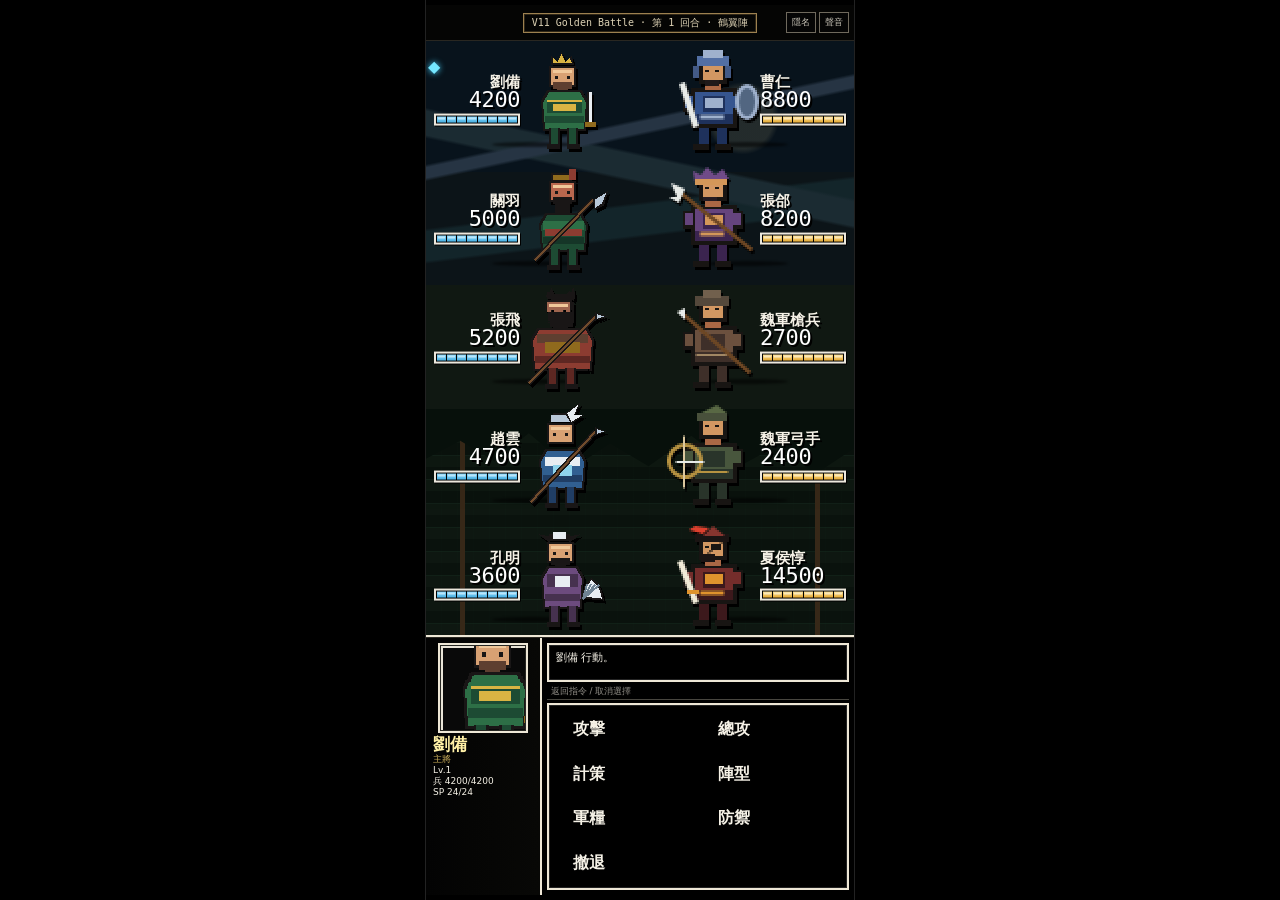
==== golden-v11.html @ 6cd4bf24 "Bump V11 Golden Battle test to 11.1" ====
<!doctype html><html lang="zh-Hant"><head><meta charset="utf-8"><meta name="viewport" content="width=device-width,initial-scale=1,viewport-fit=cover,user-scalable=no"><meta name="theme-color" content="#000000"><title>V11.1 Golden Battle</title><link rel="stylesheet" href="styles/v110.css?v=11.1"></head><body>
<section id="battle" class="v11-golden" tabindex="0"><div class="v11-topline"><div id="battleRound" class="battle-label"></div><div class="v11-tools"><button id="identityV11" aria-label="隱藏名字測試辨識度">隱名</button><button id="soundV11" aria-label="啟用聲音">聲音</button></div></div><div class="battle-stage"><div id="allyList" class="battle-side allies"></div><div id="enemyList" class="battle-side enemies"></div></div><div class="battle-panel"><aside class="actor-panel"><div id="portrait" class="v11-portrait" role="img" aria-label="武將肖像"></div><div id="actorStats" class="stats"></div></aside><section class="commands"><div id="battleMsg" class="battle-msg"></div><button id="battleBack">返回指令 / 取消選擇</button><div id="skills" class="skills"></div><div id="cmds" class="cmd-grid"><button data-cmd="attack">攻擊</button><button data-cmd="rush">總攻</button><button data-cmd="tactic">計策</button><button data-cmd="formation">陣型</button><button data-cmd="item">軍糧</button><button data-cmd="defend">防禦</button><button data-cmd="flee">撤退</button></div></section></div></section>
<script type="module" src="src/v11/goldenBattleV11.js?v=11.1"></script></body></html>
---- styles/v110.css ----
:root{--paper:#f5f1e6;--blue:#69cdf8;--blue2:#2f8ebe;--gold:#ffd56a;--gold2:#c98a22;--line:#eee7d6;--bronze:#9d8150}
*{box-sizing:border-box}html,body{margin:0;width:100%;height:100%;background:#000;color:var(--paper);overflow:hidden;font-family:"PingFang TC","Noto Sans TC",system-ui,sans-serif}button{font:inherit;color:inherit}
#battle.v11-golden{position:fixed;inset:0;background:#000;display:grid;grid-template-rows:36px minmax(0,1fr) 29%;padding-top:max(env(safe-area-inset-top),5px);padding-bottom:max(env(safe-area-inset-bottom),5px);overflow:hidden}
.v11-topline{display:flex;align-items:center;justify-content:center;position:relative;border-bottom:1px solid #292721;background:#050504}.battle-label{max-width:66%;border:1px solid var(--bronze);padding:3px 8px;color:#ddd2b5;font:500 10px/1.2 ui-monospace,monospace;white-space:nowrap;overflow:hidden;text-overflow:ellipsis;box-shadow:inset 0 0 0 1px #302717}.v11-tools{position:absolute;right:5px;display:flex;gap:3px}.v11-tools button{border:1px solid #6f695d;background:#050505;color:#c8c3b7;padding:3px 5px;border-radius:0;font-size:9px}
.battle-stage{position:relative;overflow:hidden;border-bottom:2px solid var(--line);background:#020303;box-shadow:inset 0 -18px 30px #0008}
.battle-stage:before{content:"";position:absolute;inset:0;pointer-events:none;background:
radial-gradient(circle at 74% 13%,#d6c99222 0 5%,transparent 6%),
linear-gradient(168deg,transparent 0 18%,#263443 18.5% 20%,transparent 20.5%),
linear-gradient(192deg,transparent 0 23%,#1b2b32 23.5% 27%,transparent 27.5%),
linear-gradient(173deg,transparent 0 29%,#13252a 29.5% 34%,transparent 34.5%),
linear-gradient(#08131c 0 22%,#0c1418 22% 41%,#101812 41% 62%,#07100b 62% 100%)}
.battle-stage:after{content:"";position:absolute;left:0;right:0;bottom:0;height:43%;pointer-events:none;opacity:.78;background:
linear-gradient(90deg,transparent 0 8%,#452f1c 8% 9%,transparent 9% 91%,#452f1c 91% 92%,transparent 92%),
repeating-linear-gradient(90deg,transparent 0 15px,#1d34270d 15px 16px),
repeating-linear-gradient(0deg,#101a13 0 11px,#15251b 11px 12px,#0b130e 12px 24px);clip-path:polygon(0 31%,8% 24%,16% 32%,24% 21%,34% 35%,43% 25%,52% 34%,62% 22%,72% 35%,82% 26%,91% 37%,100% 27%,100% 100%,0 100%)}
.battle-side{position:absolute;top:0;bottom:0;width:50%;display:grid;grid-template-rows:repeat(5,1fr);z-index:2}.allies{left:0}.enemies{right:0}.v11-unit{position:relative;min-height:0;overflow:visible}.v11-unit:after{content:"";position:absolute;left:31%;right:31%;bottom:11%;height:5px;border-radius:50%;background:#0008;filter:blur(1px);z-index:1}.v11-info{position:absolute;top:50%;transform:translateY(-50%);display:flex;flex-direction:column;gap:0;z-index:5;text-shadow:2px 2px #000}.ally .v11-info{left:4px;width:90px;align-items:flex-end;text-align:right}.enemy .v11-info{right:4px;width:90px;align-items:flex-start;text-align:left}.v11-info strong{font-size:15px;line-height:1;font-weight:900;white-space:nowrap}.v11-info small{font:400 22px/.95 ui-monospace,monospace;color:#fff;letter-spacing:-.02em}.identity-test .v11-info strong,.identity-test .actor-panel .stats b{visibility:hidden}
.v11-troopbar{width:86px;height:12px;border:2px solid #ece8dd;background:#030303;padding:1px;display:grid;grid-template-columns:repeat(8,1fr);gap:1px;margin-top:3px;box-shadow:1px 1px #000}.v11-troopbar i{display:block;background:#191919}.v11-troopbar i.on{position:relative}.v11-troopbar i.on:after{content:"";position:absolute;left:1px;right:1px;top:1px;height:2px;background:#ffffff80}.allybar i.on{background:linear-gradient(#8bdbff,#49afe0)}.enemybar i.on{background:linear-gradient(#ffe393,#e3a834)}
.v11-sprite-window{position:absolute;top:50%;transform:translateY(-50%);overflow:hidden;z-index:3;filter:drop-shadow(2px 3px 0 #000)}.hero-window,.enemy-window{width:96px;height:112px}.ally .hero-window{left:91px}.enemy .enemy-window{right:91px}.v11-sprite{background-repeat:no-repeat;background-position:center;background-size:contain;image-rendering:pixelated;image-rendering:crisp-edges}.hero-sprite,.enemy-sprite{width:96px;height:112px}.mirror{transform:scaleX(-1)}.v11-unit.active:before{content:'◆';position:absolute;left:2px;top:50%;transform:translateY(-43px);color:#74e7ff;z-index:6;text-shadow:0 0 6px #4ad5ff}.v11-unit.target{background:#ffffff06}.v11-unit.target .v11-info strong:before{content:'▶ ';animation:blink .55s steps(1) infinite}.v11-unit.dead{opacity:.32;filter:grayscale(1)}@keyframes blink{50%{opacity:.18}}
.battle-panel{display:grid;grid-template-columns:27% 73%;background:#000;min-height:0;border-top:1px solid #2b2923}.actor-panel{border-right:2px solid var(--line);padding:5px 4px;display:flex;flex-direction:column;align-items:center;gap:3px;overflow:hidden;background:linear-gradient(90deg,#030303,#080806)}.v11-portrait{width:90px;height:90px;border:2px solid var(--line);background:#030303 no-repeat center;image-rendering:pixelated;flex:0 0 auto;box-shadow:inset 0 0 0 1px #272722}.stats{width:100%;display:flex;flex-direction:column;gap:1px;font-size:9px;line-height:1.12;padding-left:3px}.stats b{font-size:17px;color:#fff0a6;line-height:1}.stats em{font-style:normal;color:#d2b45d}.stats span{white-space:nowrap}
.commands{display:grid;grid-template-rows:39px 15px 1fr;gap:3px;padding:5px;min-height:0}.battle-msg{border:2px solid var(--line);padding:5px 7px;font-size:11px;overflow:hidden;background:#000;box-shadow:inset 0 0 0 1px #242424}.commands #battleBack{border:0;border-bottom:1px solid #48463f;background:#000;color:#918e87;text-align:left;padding:0 4px;font-size:9px}.cmd-grid,.skills{border:2px solid var(--line);display:grid;grid-template-columns:1fr 1fr;grid-auto-rows:1fr;padding:2px 4px;background:#000;min-height:0;box-shadow:inset 0 0 0 1px #242424}.skills:not(.open),.cmd-grid.hidden{display:none}.cmd-grid button,.skills button{position:relative;border:0;background:#000;text-align:left;padding:2px 2px 2px 20px;font-size:16px;font-weight:850;border-radius:0}.cmd-grid button:focus:before,.cmd-grid button:hover:before,.skills button:focus:before{content:'▶';position:absolute;left:4px;top:50%;transform:translateY(-50%)}.skills button strong{font-size:14px}.skills button small{display:block;color:#aaa;font-size:8px}.cmd-grid button:active,.skills button:active{background:#11100e}
.combat-fx{position:absolute;z-index:20;font:900 18px/1 ui-monospace,monospace;color:#fff;text-shadow:2px 2px #000;pointer-events:none;animation:fx .5s steps(5) forwards}@keyframes fx{0%{transform:translateY(4px);opacity:0}18%{opacity:1}100%{transform:translateY(-24px);opacity:0}}.impact .v11-sprite-window{animation:hit .12s steps(2) 2}@keyframes hit{50%{filter:brightness(2) drop-shadow(2px 3px 0 #000);transform:translate(5px,-50%)}}
@media(max-width:365px){.hero-window,.enemy-window,.hero-sprite,.enemy-sprite{transform:scale(.9);transform-origin:center}.ally .hero-window{left:84px}.enemy .enemy-window{right:84px}.v11-info strong{font-size:14px}.v11-info small{font-size:20px}.v11-troopbar{width:80px}.v11-portrait{width:75px;height:75px;background-size:375px 75px!important}.stats{font-size:8px}.stats b{font-size:15px}.battle-panel{grid-template-columns:27% 73%}}
@media(min-width:600px){#battle.v11-golden{left:50%;right:auto;width:430px;transform:translateX(-50%);border-left:1px solid #222;border-right:1px solid #222}}
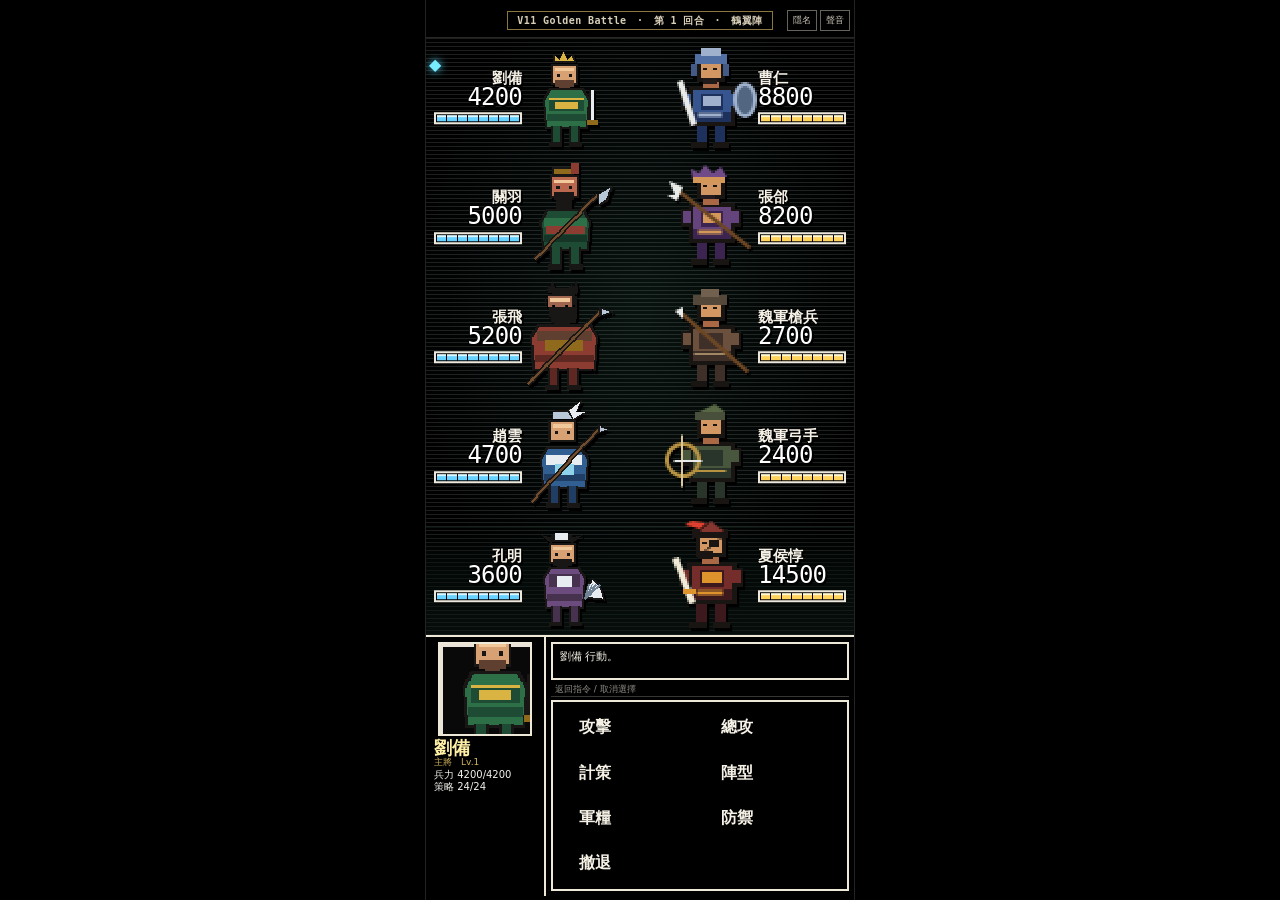
==== commit 870b8257: "Bump Golden Battle to V11.2" ====
--- a/golden-v11.html
+++ b/golden-v11.html
@@ -1,3 +1,3 @@
-<!doctype html><html lang="zh-Hant"><head><meta charset="utf-8"><meta name="viewport" content="width=device-width,initial-scale=1,viewport-fit=cover,user-scalable=no"><meta name="theme-color" content="#000000"><title>V11.1 Golden Battle</title><link rel="stylesheet" href="styles/v110.css?v=11.1"></head><body>
+<!doctype html><html lang="zh-Hant"><head><meta charset="utf-8"><meta name="viewport" content="width=device-width,initial-scale=1,viewport-fit=cover,user-scalable=no"><meta name="theme-color" content="#000000"><title>V11.2 Golden Battle</title><link rel="stylesheet" href="styles/v110.css?v=11.2"></head><body>
 <section id="battle" class="v11-golden" tabindex="0"><div class="v11-topline"><div id="battleRound" class="battle-label"></div><div class="v11-tools"><button id="identityV11" aria-label="隱藏名字測試辨識度">隱名</button><button id="soundV11" aria-label="啟用聲音">聲音</button></div></div><div class="battle-stage"><div id="allyList" class="battle-side allies"></div><div id="enemyList" class="battle-side enemies"></div></div><div class="battle-panel"><aside class="actor-panel"><div id="portrait" class="v11-portrait" role="img" aria-label="武將肖像"></div><div id="actorStats" class="stats"></div></aside><section class="commands"><div id="battleMsg" class="battle-msg"></div><button id="battleBack">返回指令 / 取消選擇</button><div id="skills" class="skills"></div><div id="cmds" class="cmd-grid"><button data-cmd="attack">攻擊</button><button data-cmd="rush">總攻</button><button data-cmd="tactic">計策</button><button data-cmd="formation">陣型</button><button data-cmd="item">軍糧</button><button data-cmd="defend">防禦</button><button data-cmd="flee">撤退</button></div></section></div></section>
-<script type="module" src="src/v11/goldenBattleV11.js?v=11.1"></script></body></html>
+<script type="module" src="src/v11/goldenBattleV11.js?v=11.2"></script></body></html>
--- a/styles/v110.css
+++ b/styles/v110.css
@@ -1,23 +1,15 @@
-:root{--paper:#f5f1e6;--blue:#69cdf8;--blue2:#2f8ebe;--gold:#ffd56a;--gold2:#c98a22;--line:#eee7d6;--bronze:#9d8150}
-*{box-sizing:border-box}html,body{margin:0;width:100%;height:100%;background:#000;color:var(--paper);overflow:hidden;font-family:"PingFang TC","Noto Sans TC",system-ui,sans-serif}button{font:inherit;color:inherit}
-#battle.v11-golden{position:fixed;inset:0;background:#000;display:grid;grid-template-rows:36px minmax(0,1fr) 29%;padding-top:max(env(safe-area-inset-top),5px);padding-bottom:max(env(safe-area-inset-bottom),5px);overflow:hidden}
-.v11-topline{display:flex;align-items:center;justify-content:center;position:relative;border-bottom:1px solid #292721;background:#050504}.battle-label{max-width:66%;border:1px solid var(--bronze);padding:3px 8px;color:#ddd2b5;font:500 10px/1.2 ui-monospace,monospace;white-space:nowrap;overflow:hidden;text-overflow:ellipsis;box-shadow:inset 0 0 0 1px #302717}.v11-tools{position:absolute;right:5px;display:flex;gap:3px}.v11-tools button{border:1px solid #6f695d;background:#050505;color:#c8c3b7;padding:3px 5px;border-radius:0;font-size:9px}
-.battle-stage{position:relative;overflow:hidden;border-bottom:2px solid var(--line);background:#020303;box-shadow:inset 0 -18px 30px #0008}
-.battle-stage:before{content:"";position:absolute;inset:0;pointer-events:none;background:
-radial-gradient(circle at 74% 13%,#d6c99222 0 5%,transparent 6%),
-linear-gradient(168deg,transparent 0 18%,#263443 18.5% 20%,transparent 20.5%),
-linear-gradient(192deg,transparent 0 23%,#1b2b32 23.5% 27%,transparent 27.5%),
-linear-gradient(173deg,transparent 0 29%,#13252a 29.5% 34%,transparent 34.5%),
-linear-gradient(#08131c 0 22%,#0c1418 22% 41%,#101812 41% 62%,#07100b 62% 100%)}
-.battle-stage:after{content:"";position:absolute;left:0;right:0;bottom:0;height:43%;pointer-events:none;opacity:.78;background:
-linear-gradient(90deg,transparent 0 8%,#452f1c 8% 9%,transparent 9% 91%,#452f1c 91% 92%,transparent 92%),
-repeating-linear-gradient(90deg,transparent 0 15px,#1d34270d 15px 16px),
-repeating-linear-gradient(0deg,#101a13 0 11px,#15251b 11px 12px,#0b130e 12px 24px);clip-path:polygon(0 31%,8% 24%,16% 32%,24% 21%,34% 35%,43% 25%,52% 34%,62% 22%,72% 35%,82% 26%,91% 37%,100% 27%,100% 100%,0 100%)}
-.battle-side{position:absolute;top:0;bottom:0;width:50%;display:grid;grid-template-rows:repeat(5,1fr);z-index:2}.allies{left:0}.enemies{right:0}.v11-unit{position:relative;min-height:0;overflow:visible}.v11-unit:after{content:"";position:absolute;left:31%;right:31%;bottom:11%;height:5px;border-radius:50%;background:#0008;filter:blur(1px);z-index:1}.v11-info{position:absolute;top:50%;transform:translateY(-50%);display:flex;flex-direction:column;gap:0;z-index:5;text-shadow:2px 2px #000}.ally .v11-info{left:4px;width:90px;align-items:flex-end;text-align:right}.enemy .v11-info{right:4px;width:90px;align-items:flex-start;text-align:left}.v11-info strong{font-size:15px;line-height:1;font-weight:900;white-space:nowrap}.v11-info small{font:400 22px/.95 ui-monospace,monospace;color:#fff;letter-spacing:-.02em}.identity-test .v11-info strong,.identity-test .actor-panel .stats b{visibility:hidden}
-.v11-troopbar{width:86px;height:12px;border:2px solid #ece8dd;background:#030303;padding:1px;display:grid;grid-template-columns:repeat(8,1fr);gap:1px;margin-top:3px;box-shadow:1px 1px #000}.v11-troopbar i{display:block;background:#191919}.v11-troopbar i.on{position:relative}.v11-troopbar i.on:after{content:"";position:absolute;left:1px;right:1px;top:1px;height:2px;background:#ffffff80}.allybar i.on{background:linear-gradient(#8bdbff,#49afe0)}.enemybar i.on{background:linear-gradient(#ffe393,#e3a834)}
-.v11-sprite-window{position:absolute;top:50%;transform:translateY(-50%);overflow:hidden;z-index:3;filter:drop-shadow(2px 3px 0 #000)}.hero-window,.enemy-window{width:96px;height:112px}.ally .hero-window{left:91px}.enemy .enemy-window{right:91px}.v11-sprite{background-repeat:no-repeat;background-position:center;background-size:contain;image-rendering:pixelated;image-rendering:crisp-edges}.hero-sprite,.enemy-sprite{width:96px;height:112px}.mirror{transform:scaleX(-1)}.v11-unit.active:before{content:'◆';position:absolute;left:2px;top:50%;transform:translateY(-43px);color:#74e7ff;z-index:6;text-shadow:0 0 6px #4ad5ff}.v11-unit.target{background:#ffffff06}.v11-unit.target .v11-info strong:before{content:'▶ ';animation:blink .55s steps(1) infinite}.v11-unit.dead{opacity:.32;filter:grayscale(1)}@keyframes blink{50%{opacity:.18}}
-.battle-panel{display:grid;grid-template-columns:27% 73%;background:#000;min-height:0;border-top:1px solid #2b2923}.actor-panel{border-right:2px solid var(--line);padding:5px 4px;display:flex;flex-direction:column;align-items:center;gap:3px;overflow:hidden;background:linear-gradient(90deg,#030303,#080806)}.v11-portrait{width:90px;height:90px;border:2px solid var(--line);background:#030303 no-repeat center;image-rendering:pixelated;flex:0 0 auto;box-shadow:inset 0 0 0 1px #272722}.stats{width:100%;display:flex;flex-direction:column;gap:1px;font-size:9px;line-height:1.12;padding-left:3px}.stats b{font-size:17px;color:#fff0a6;line-height:1}.stats em{font-style:normal;color:#d2b45d}.stats span{white-space:nowrap}
-.commands{display:grid;grid-template-rows:39px 15px 1fr;gap:3px;padding:5px;min-height:0}.battle-msg{border:2px solid var(--line);padding:5px 7px;font-size:11px;overflow:hidden;background:#000;box-shadow:inset 0 0 0 1px #242424}.commands #battleBack{border:0;border-bottom:1px solid #48463f;background:#000;color:#918e87;text-align:left;padding:0 4px;font-size:9px}.cmd-grid,.skills{border:2px solid var(--line);display:grid;grid-template-columns:1fr 1fr;grid-auto-rows:1fr;padding:2px 4px;background:#000;min-height:0;box-shadow:inset 0 0 0 1px #242424}.skills:not(.open),.cmd-grid.hidden{display:none}.cmd-grid button,.skills button{position:relative;border:0;background:#000;text-align:left;padding:2px 2px 2px 20px;font-size:16px;font-weight:850;border-radius:0}.cmd-grid button:focus:before,.cmd-grid button:hover:before,.skills button:focus:before{content:'▶';position:absolute;left:4px;top:50%;transform:translateY(-50%)}.skills button strong{font-size:14px}.skills button small{display:block;color:#aaa;font-size:8px}.cmd-grid button:active,.skills button:active{background:#11100e}
-.combat-fx{position:absolute;z-index:20;font:900 18px/1 ui-monospace,monospace;color:#fff;text-shadow:2px 2px #000;pointer-events:none;animation:fx .5s steps(5) forwards}@keyframes fx{0%{transform:translateY(4px);opacity:0}18%{opacity:1}100%{transform:translateY(-24px);opacity:0}}.impact .v11-sprite-window{animation:hit .12s steps(2) 2}@keyframes hit{50%{filter:brightness(2) drop-shadow(2px 3px 0 #000);transform:translate(5px,-50%)}}
-@media(max-width:365px){.hero-window,.enemy-window,.hero-sprite,.enemy-sprite{transform:scale(.9);transform-origin:center}.ally .hero-window{left:84px}.enemy .enemy-window{right:84px}.v11-info strong{font-size:14px}.v11-info small{font-size:20px}.v11-troopbar{width:80px}.v11-portrait{width:75px;height:75px;background-size:375px 75px!important}.stats{font-size:8px}.stats b{font-size:15px}.battle-panel{grid-template-columns:27% 73%}}
+:root{--paper:#f5f1e6;--blue:#67d1ff;--gold:#ffd35c;--line:#eee8d9;--dim:#8d8a83}
+*{box-sizing:border-box}html,body{margin:0;width:100%;height:100%;background:#000;color:var(--paper);overflow:hidden;font-family:"PingFang TC","Noto Sans TC",system-ui,sans-serif}button{font:inherit;color:inherit;-webkit-tap-highlight-color:transparent}
+#battle.v11-golden{position:fixed;inset:0;background:#000;display:grid;grid-template-rows:34px minmax(0,1fr) 29%;padding-top:max(env(safe-area-inset-top),4px);padding-bottom:max(env(safe-area-inset-bottom),4px);overflow:hidden}
+.v11-topline{display:flex;align-items:center;justify-content:center;position:relative;border-bottom:1px solid #292824;background:#000;z-index:12}.battle-label{max-width:72%;border:1px solid #8c7742;padding:3px 9px;color:#d8cfb8;font:600 10px/1.15 ui-monospace,monospace;letter-spacing:.4px;white-space:nowrap;overflow:hidden;text-overflow:ellipsis}.v11-tools{position:absolute;right:4px;display:flex;gap:3px}.v11-tools button{border:1px solid #66635d;background:#000;color:#c9c4b8;padding:3px 5px;border-radius:0;font-size:9px}
+.battle-stage{position:relative;overflow:hidden;border-bottom:2px solid var(--line);background:radial-gradient(ellipse at 50% 46%,#08130f 0,#030807 42%,#000 76%)}.battle-stage:before{content:"";position:absolute;inset:0;opacity:.12;background:repeating-linear-gradient(0deg,#fff 0 1px,transparent 1px 4px);pointer-events:none;z-index:1}.battle-stage:after{content:"";position:absolute;left:0;right:0;bottom:0;height:18%;background:linear-gradient(transparent,#06100d 35%,#0c1813);opacity:.55;border-top:1px solid #13251d;pointer-events:none;z-index:1}
+.battle-side{position:absolute;top:0;bottom:0;width:50%;display:grid;grid-template-rows:repeat(5,1fr);z-index:2}.allies{left:0}.enemies{right:0}.v11-unit{position:relative;min-height:0;overflow:visible}.v11-info{position:absolute;top:50%;transform:translateY(-50%);display:flex;flex-direction:column;gap:0;z-index:5;text-shadow:2px 2px #000,-1px 0 #000,0 -1px #000}.ally .v11-info{left:5px;width:91px;align-items:flex-end;text-align:right}.enemy .v11-info{right:5px;width:91px;align-items:flex-start;text-align:left}.v11-info strong{font-size:15px;line-height:1;font-weight:900;white-space:nowrap}.v11-info small{font:500 24px/.98 ui-monospace,monospace;color:#fff;letter-spacing:-.8px}.identity-test .v11-info strong,.identity-test .actor-panel .stats b{visibility:hidden}
+.v11-troopbar{width:88px;height:12px;border:2px solid #ece8dd;background:#020202;padding:1px;display:grid;grid-template-columns:repeat(8,1fr);gap:1px;margin-top:3px;box-shadow:0 1px #000}.v11-troopbar i{display:block;background:#151515}.v11-troopbar i.on{box-shadow:inset 0 2px #ffffff82}.allybar i.on{background:linear-gradient(#b8efff 0 24%,var(--blue) 25% 100%)}.enemybar i.on{background:linear-gradient(#fff0a5 0 24%,var(--gold) 25% 100%)}
+.v11-sprite-window{position:absolute;top:50%;transform:translateY(-50%);overflow:hidden;z-index:4;filter:drop-shadow(2px 3px 0 #000);transform-origin:50% 70%}.hero-window{width:96px;height:112px}.enemy-window{width:96px;height:112px}.ally .hero-window{left:93px}.enemy .enemy-window{right:93px}.v11-sprite{background-repeat:no-repeat;image-rendering:pixelated;image-rendering:crisp-edges}.hero-sprite{width:96px;height:112px}.enemy-sprite{width:96px;height:112px;background-size:96px 112px!important}.mirror{transform:scaleX(-1)}
+.char-guanyu .v11-sprite-window{transform:translateY(-50%) scale(1.06)}.char-zhangfei .v11-sprite-window{transform:translateY(-50%) scale(1.08)}.char-zhaoyun .v11-sprite-window{transform:translateY(-50%) scale(1.03)}.char-kongming .v11-sprite-window{transform:translateY(-50%) scale(.98)}.char-xiahoudun .v11-sprite-window{transform:translateY(-50%) scale(1.07)}
+.v11-unit.active:before{content:'◆';position:absolute;left:3px;top:50%;transform:translateY(-43px);color:#78ecff;z-index:7;text-shadow:0 0 8px #56dfff}.v11-unit.target{background:linear-gradient(90deg,transparent,#ffffff08,transparent)}.v11-unit.target .v11-info strong:before{content:'▶ ';animation:blink .5s steps(1) infinite}.v11-unit.dead{opacity:.32;filter:grayscale(1)}@keyframes blink{50%{opacity:.15}}
+.pose-attack.ally .v11-sprite-window{animation:allyLunge .18s steps(2) 1}.pose-attack.enemy .v11-sprite-window{animation:enemyLunge .18s steps(2) 1}.pose-cast .v11-sprite-window{filter:drop-shadow(0 0 5px #69e9ff) drop-shadow(2px 3px 0 #000)}.pose-hurt .v11-sprite-window{animation:hurt .12s steps(2) 2}@keyframes allyLunge{50%{translate:9px 0}}@keyframes enemyLunge{50%{translate:-9px 0}}@keyframes hurt{50%{filter:brightness(2.3) drop-shadow(2px 3px 0 #000);translate:4px 0}}
+.battle-panel{display:grid;grid-template-columns:28% 72%;background:#000;min-height:0}.actor-panel{border-right:2px solid var(--line);padding:5px 4px;display:flex;flex-direction:column;align-items:center;gap:3px;overflow:hidden}.v11-portrait{width:94px;height:94px;border:2px solid var(--line);background:#030303 no-repeat;image-rendering:pixelated;flex:0 0 auto}.stats{width:100%;display:flex;flex-direction:column;gap:1px;font-size:10px;line-height:1.1;padding-left:4px}.stats b{font-size:18px;color:#fff0a6;line-height:1}.stats em{font-style:normal;color:#d2b45d;font-size:9px}.stats span{white-space:nowrap;color:#f2f2ed}
+.commands{display:grid;grid-template-rows:38px 14px 1fr;gap:3px;padding:5px;min-height:0}.battle-msg{border:2px solid var(--line);padding:5px 7px;font-size:11px;overflow:hidden;background:#000}.commands #battleBack{border:0;border-bottom:1px solid #373632;background:#000;color:var(--dim);text-align:left;padding:0 4px;font-size:9px}.cmd-grid,.skills{border:2px solid var(--line);display:grid;grid-template-columns:1fr 1fr;grid-auto-rows:1fr;padding:3px 5px;background:#000;min-height:0}.skills:not(.open),.cmd-grid.hidden{display:none}.cmd-grid button,.skills button{position:relative;border:0;background:#000;text-align:left;padding:2px 2px 2px 21px;font-size:16px;font-weight:850;border-radius:0}.cmd-grid button:focus,.skills button:focus{outline:0;background:#ffffff05}.cmd-grid button:focus:before,.cmd-grid button:hover:before,.skills button:focus:before{content:'▶';position:absolute;left:5px;top:50%;transform:translateY(-50%);color:#fff}.skills button strong{font-size:14px}.skills button small{display:block;color:#aaa;font-size:8px}.combat-fx{position:absolute;z-index:20;font:900 18px/1 ui-monospace,monospace;color:#fff;text-shadow:2px 2px #000;pointer-events:none;animation:fx .5s steps(5) forwards}@keyframes fx{0%{transform:translateY(4px);opacity:0}18%{opacity:1}100%{transform:translateY(-24px);opacity:0}}.impact .v11-sprite-window{animation:hurt .12s steps(2) 2}
+@media(max-width:365px){.ally .hero-window{left:86px}.enemy .enemy-window{right:86px}.v11-info strong{font-size:14px}.v11-info small{font-size:22px}.v11-troopbar{width:81px}.v11-portrait{width:82px;height:82px;background-size:410px 82px!important}.stats{font-size:8px}.stats b{font-size:16px}.cmd-grid button,.skills button{font-size:15px;padding-left:18px}}
 @media(min-width:600px){#battle.v11-golden{left:50%;right:auto;width:430px;transform:translateX(-50%);border-left:1px solid #222;border-right:1px solid #222}}
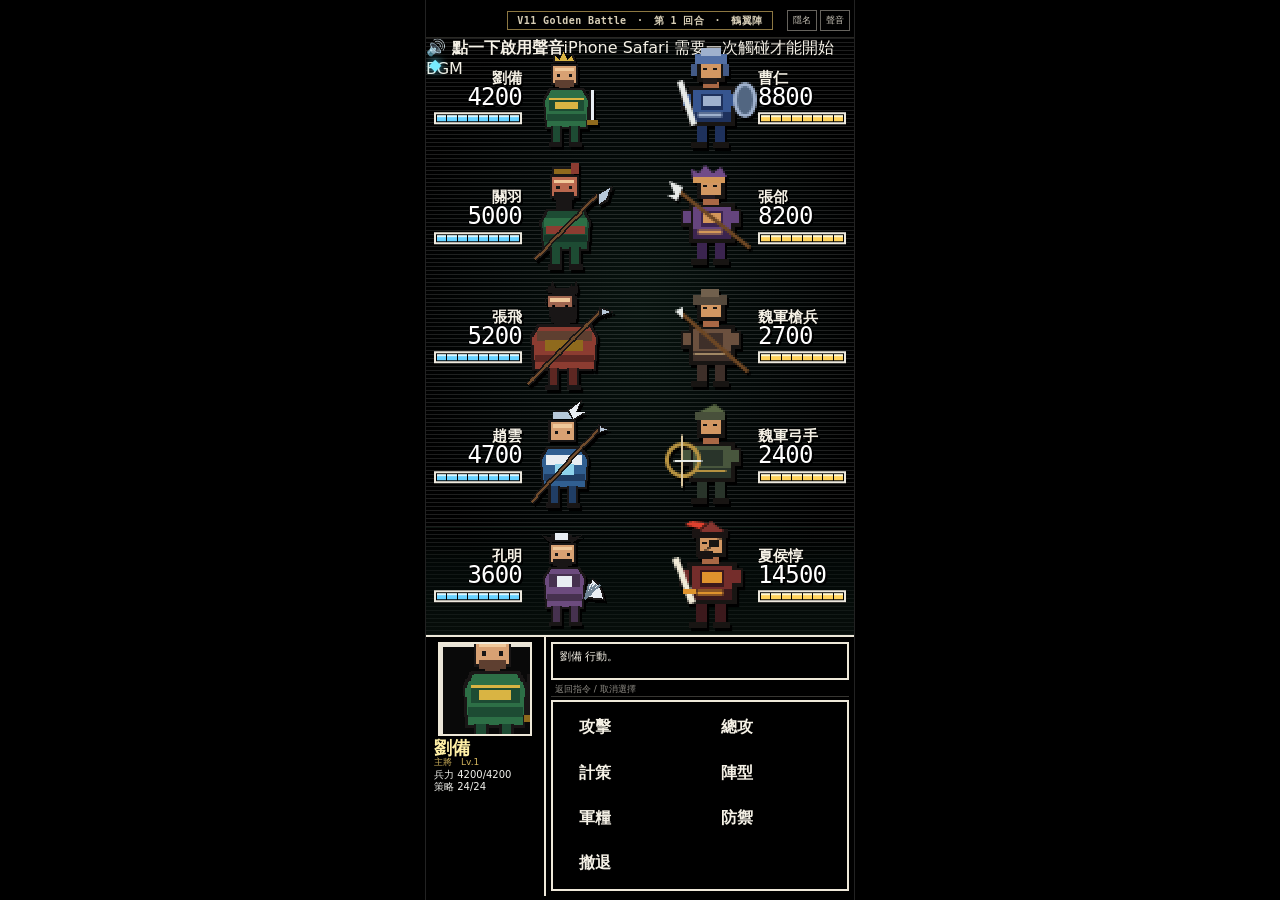
==== commit 2f1a609a: "Bump V11.3 and add iPhone sound gate" ====
--- a/golden-v11.html
+++ b/golden-v11.html
@@ -1,3 +1,3 @@
-<!doctype html><html lang="zh-Hant"><head><meta charset="utf-8"><meta name="viewport" content="width=device-width,initial-scale=1,viewport-fit=cover,user-scalable=no"><meta name="theme-color" content="#000000"><title>V11.2 Golden Battle</title><link rel="stylesheet" href="styles/v110.css?v=11.2"></head><body>
-<section id="battle" class="v11-golden" tabindex="0"><div class="v11-topline"><div id="battleRound" class="battle-label"></div><div class="v11-tools"><button id="identityV11" aria-label="隱藏名字測試辨識度">隱名</button><button id="soundV11" aria-label="啟用聲音">聲音</button></div></div><div class="battle-stage"><div id="allyList" class="battle-side allies"></div><div id="enemyList" class="battle-side enemies"></div></div><div class="battle-panel"><aside class="actor-panel"><div id="portrait" class="v11-portrait" role="img" aria-label="武將肖像"></div><div id="actorStats" class="stats"></div></aside><section class="commands"><div id="battleMsg" class="battle-msg"></div><button id="battleBack">返回指令 / 取消選擇</button><div id="skills" class="skills"></div><div id="cmds" class="cmd-grid"><button data-cmd="attack">攻擊</button><button data-cmd="rush">總攻</button><button data-cmd="tactic">計策</button><button data-cmd="formation">陣型</button><button data-cmd="item">軍糧</button><button data-cmd="defend">防禦</button><button data-cmd="flee">撤退</button></div></section></div></section>
-<script type="module" src="src/v11/goldenBattleV11.js?v=11.2"></script></body></html>
+<!doctype html><html lang="zh-Hant"><head><meta charset="utf-8"><meta name="viewport" content="width=device-width,initial-scale=1,viewport-fit=cover,user-scalable=no"><meta name="theme-color" content="#000000"><title>V11.3 Golden Battle</title><link rel="stylesheet" href="styles/v110.css?v=11.3"></head><body>
+<section id="battle" class="v11-golden" tabindex="0"><div class="v11-topline"><div id="battleRound" class="battle-label"></div><div class="v11-tools"><button id="identityV11" aria-label="隱藏名字測試辨識度">隱名</button><button id="soundV11" aria-label="啟用聲音">聲音</button></div></div><div class="battle-stage"><div id="soundGateV11" class="sound-gate" role="button" tabindex="0" aria-label="點一下啟用 iPhone 聲音"><strong>🔊 點一下啟用聲音</strong><span id="soundGateText">iPhone Safari 需要一次觸碰才能開始 BGM</span></div><div id="allyList" class="battle-side allies"></div><div id="enemyList" class="battle-side enemies"></div></div><div class="battle-panel"><aside class="actor-panel"><div id="portrait" class="v11-portrait" role="img" aria-label="武將肖像"></div><div id="actorStats" class="stats"></div></aside><section class="commands"><div id="battleMsg" class="battle-msg"></div><button id="battleBack">返回指令 / 取消選擇</button><div id="skills" class="skills"></div><div id="cmds" class="cmd-grid"><button data-cmd="attack">攻擊</button><button data-cmd="rush">總攻</button><button data-cmd="tactic">計策</button><button data-cmd="formation">陣型</button><button data-cmd="item">軍糧</button><button data-cmd="defend">防禦</button><button data-cmd="flee">撤退</button></div></section></div></section>
+<script type="module" src="src/v11/goldenBattleV11.js?v=11.3"></script></body></html>
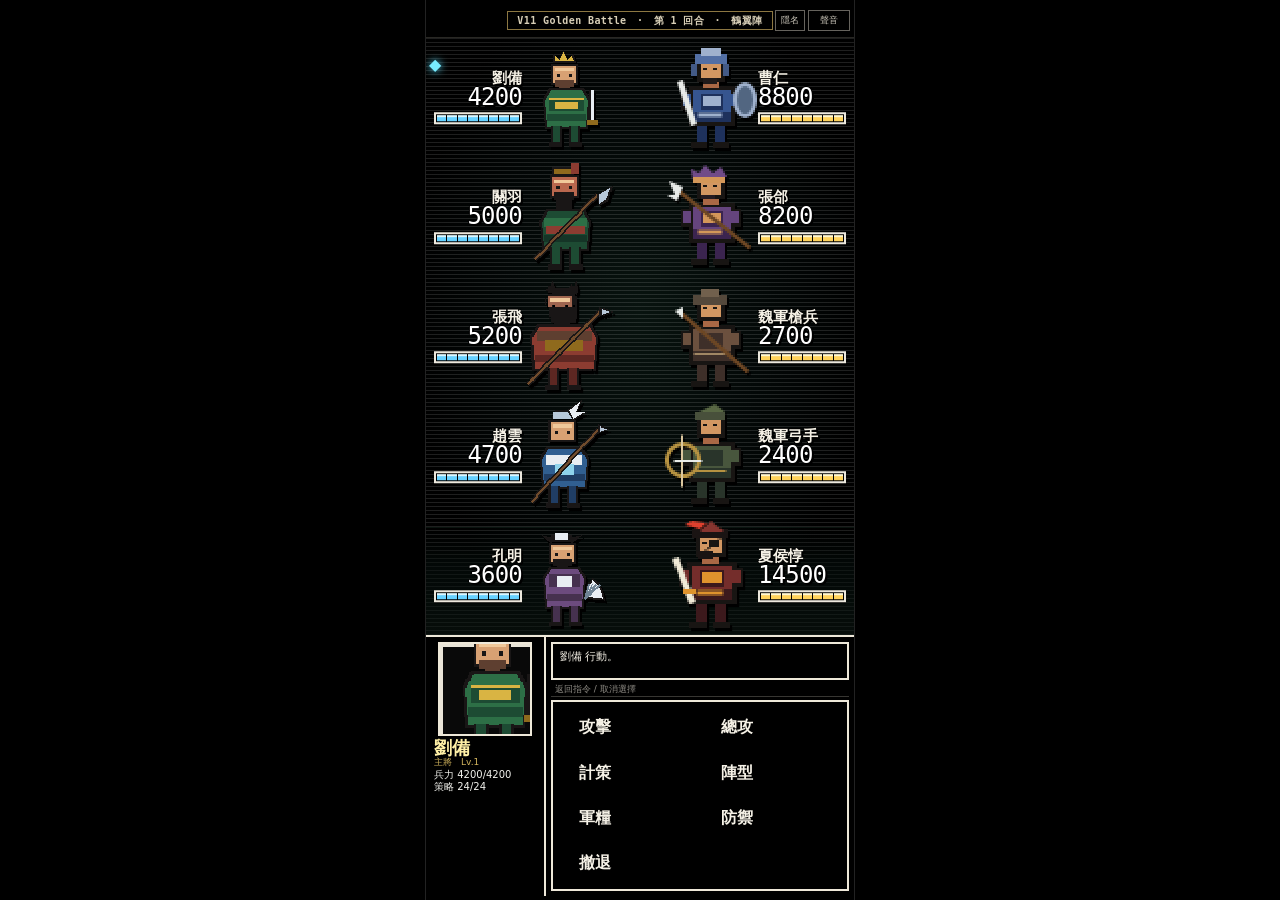
==== commit 65eaabb8: "Load V11.3 iPhone audio gate styles" ====
--- a/golden-v11.html
+++ b/golden-v11.html
@@ -1,3 +1,3 @@
-<!doctype html><html lang="zh-Hant"><head><meta charset="utf-8"><meta name="viewport" content="width=device-width,initial-scale=1,viewport-fit=cover,user-scalable=no"><meta name="theme-color" content="#000000"><title>V11.3 Golden Battle</title><link rel="stylesheet" href="styles/v110.css?v=11.3"></head><body>
+<!doctype html><html lang="zh-Hant"><head><meta charset="utf-8"><meta name="viewport" content="width=device-width,initial-scale=1,viewport-fit=cover,user-scalable=no"><meta name="theme-color" content="#000000"><title>V11.3 Golden Battle</title><link rel="stylesheet" href="styles/v110.css?v=11.3"><link rel="stylesheet" href="styles/v113-audio.css?v=11.3"></head><body>
 <section id="battle" class="v11-golden" tabindex="0"><div class="v11-topline"><div id="battleRound" class="battle-label"></div><div class="v11-tools"><button id="identityV11" aria-label="隱藏名字測試辨識度">隱名</button><button id="soundV11" aria-label="啟用聲音">聲音</button></div></div><div class="battle-stage"><div id="soundGateV11" class="sound-gate" role="button" tabindex="0" aria-label="點一下啟用 iPhone 聲音"><strong>🔊 點一下啟用聲音</strong><span id="soundGateText">iPhone Safari 需要一次觸碰才能開始 BGM</span></div><div id="allyList" class="battle-side allies"></div><div id="enemyList" class="battle-side enemies"></div></div><div class="battle-panel"><aside class="actor-panel"><div id="portrait" class="v11-portrait" role="img" aria-label="武將肖像"></div><div id="actorStats" class="stats"></div></aside><section class="commands"><div id="battleMsg" class="battle-msg"></div><button id="battleBack">返回指令 / 取消選擇</button><div id="skills" class="skills"></div><div id="cmds" class="cmd-grid"><button data-cmd="attack">攻擊</button><button data-cmd="rush">總攻</button><button data-cmd="tactic">計策</button><button data-cmd="formation">陣型</button><button data-cmd="item">軍糧</button><button data-cmd="defend">防禦</button><button data-cmd="flee">撤退</button></div></section></div></section>
 <script type="module" src="src/v11/goldenBattleV11.js?v=11.3"></script></body></html>
--- a/styles/v113-audio.css
+++ b/styles/v113-audio.css
@@ -0,0 +1 @@
+.sound-gate{position:absolute;z-index:30;left:50%;top:18px;transform:translateX(-50%);width:min(92%,360px);padding:12px 14px;border:2px solid #f0e8d7;background:#050505;color:#f5f1e6;text-align:center;box-shadow:0 4px 0 #000,0 0 0 1px #6e603e;cursor:pointer;touch-action:manipulation;-webkit-user-select:none;user-select:none}.sound-gate strong{display:block;font-size:17px;line-height:1.2;color:#fff0a6}.sound-gate span{display:block;margin-top:5px;font-size:10px;line-height:1.35;color:#bcb6a7}.sound-gate:active{transform:translate(-50%,2px)}.sound-gate.hidden{display:none}.v11-tools #soundV11{min-width:42px}.v11-tools #soundV11:active{background:#171713}
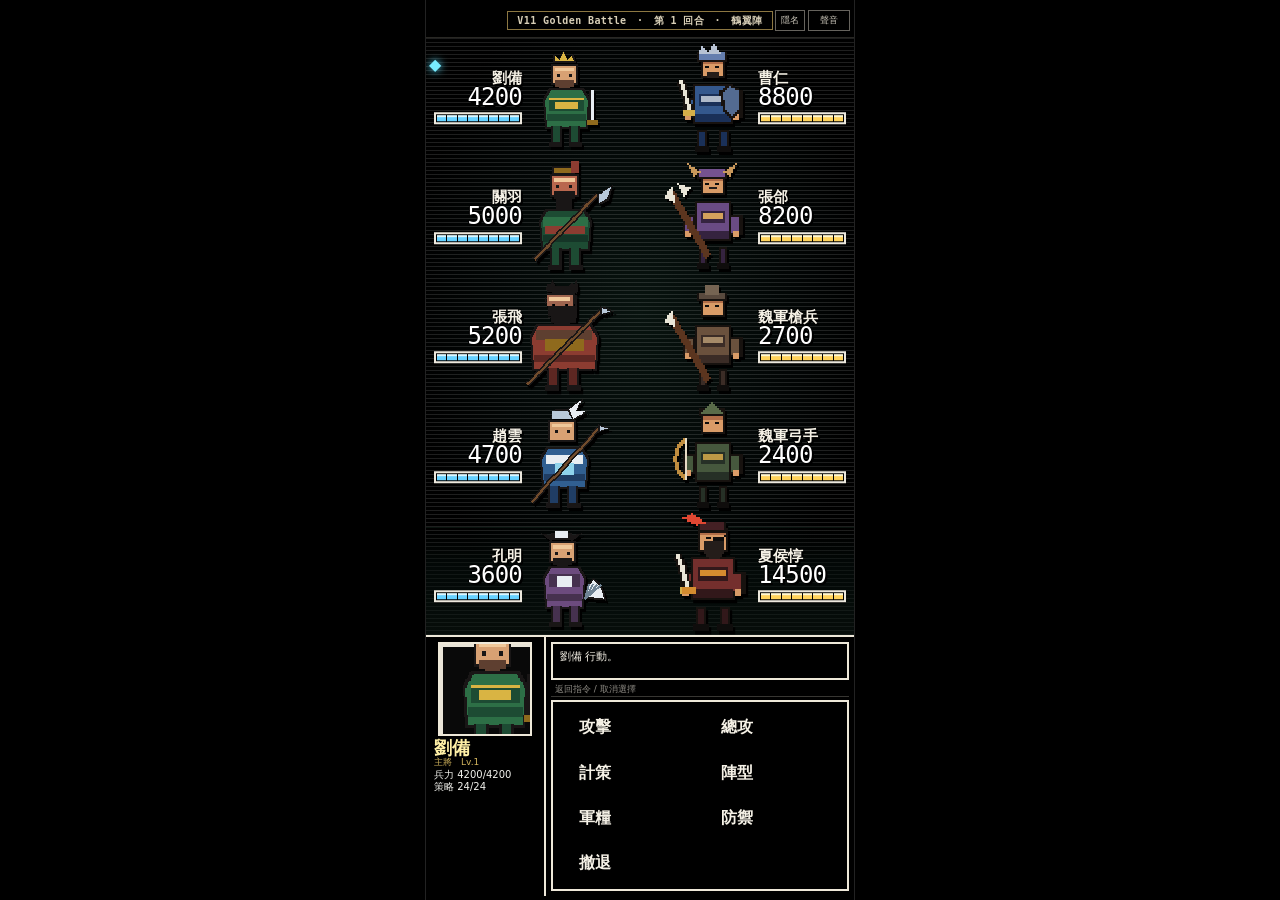
==== commit d4e30814: "V11.4 ship fixed raster enemy sprite sheets" ====
--- a/golden-v11.html
+++ b/golden-v11.html
@@ -1,3 +1,3 @@
-<!doctype html><html lang="zh-Hant"><head><meta charset="utf-8"><meta name="viewport" content="width=device-width,initial-scale=1,viewport-fit=cover,user-scalable=no"><meta name="theme-color" content="#000000"><title>V11.3 Golden Battle</title><link rel="stylesheet" href="styles/v110.css?v=11.3"><link rel="stylesheet" href="styles/v113-audio.css?v=11.3"></head><body>
+<!doctype html><html lang="zh-Hant"><head><meta charset="utf-8"><meta name="viewport" content="width=device-width,initial-scale=1,viewport-fit=cover,user-scalable=no"><meta name="theme-color" content="#000000"><title>V11.4 Golden Battle</title><link rel="stylesheet" href="styles/v110.css?v=11.4"><link rel="stylesheet" href="styles/v113-audio.css?v=11.4"></head><body>
 <section id="battle" class="v11-golden" tabindex="0"><div class="v11-topline"><div id="battleRound" class="battle-label"></div><div class="v11-tools"><button id="identityV11" aria-label="隱藏名字測試辨識度">隱名</button><button id="soundV11" aria-label="啟用聲音">聲音</button></div></div><div class="battle-stage"><div id="soundGateV11" class="sound-gate" role="button" tabindex="0" aria-label="點一下啟用 iPhone 聲音"><strong>🔊 點一下啟用聲音</strong><span id="soundGateText">iPhone Safari 需要一次觸碰才能開始 BGM</span></div><div id="allyList" class="battle-side allies"></div><div id="enemyList" class="battle-side enemies"></div></div><div class="battle-panel"><aside class="actor-panel"><div id="portrait" class="v11-portrait" role="img" aria-label="武將肖像"></div><div id="actorStats" class="stats"></div></aside><section class="commands"><div id="battleMsg" class="battle-msg"></div><button id="battleBack">返回指令 / 取消選擇</button><div id="skills" class="skills"></div><div id="cmds" class="cmd-grid"><button data-cmd="attack">攻擊</button><button data-cmd="rush">總攻</button><button data-cmd="tactic">計策</button><button data-cmd="formation">陣型</button><button data-cmd="item">軍糧</button><button data-cmd="defend">防禦</button><button data-cmd="flee">撤退</button></div></section></div></section>
-<script type="module" src="src/v11/goldenBattleV11.js?v=11.3"></script></body></html>
+<script type="module" src="src/v11/goldenBattleV11.js?v=11.4"></script></body></html>
--- a/styles/v110.css
+++ b/styles/v110.css
@@ -5,8 +5,8 @@
 .battle-stage{position:relative;overflow:hidden;border-bottom:2px solid var(--line);background:radial-gradient(ellipse at 50% 46%,#08130f 0,#030807 42%,#000 76%)}.battle-stage:before{content:"";position:absolute;inset:0;opacity:.12;background:repeating-linear-gradient(0deg,#fff 0 1px,transparent 1px 4px);pointer-events:none;z-index:1}.battle-stage:after{content:"";position:absolute;left:0;right:0;bottom:0;height:18%;background:linear-gradient(transparent,#06100d 35%,#0c1813);opacity:.55;border-top:1px solid #13251d;pointer-events:none;z-index:1}
 .battle-side{position:absolute;top:0;bottom:0;width:50%;display:grid;grid-template-rows:repeat(5,1fr);z-index:2}.allies{left:0}.enemies{right:0}.v11-unit{position:relative;min-height:0;overflow:visible}.v11-info{position:absolute;top:50%;transform:translateY(-50%);display:flex;flex-direction:column;gap:0;z-index:5;text-shadow:2px 2px #000,-1px 0 #000,0 -1px #000}.ally .v11-info{left:5px;width:91px;align-items:flex-end;text-align:right}.enemy .v11-info{right:5px;width:91px;align-items:flex-start;text-align:left}.v11-info strong{font-size:15px;line-height:1;font-weight:900;white-space:nowrap}.v11-info small{font:500 24px/.98 ui-monospace,monospace;color:#fff;letter-spacing:-.8px}.identity-test .v11-info strong,.identity-test .actor-panel .stats b{visibility:hidden}
 .v11-troopbar{width:88px;height:12px;border:2px solid #ece8dd;background:#020202;padding:1px;display:grid;grid-template-columns:repeat(8,1fr);gap:1px;margin-top:3px;box-shadow:0 1px #000}.v11-troopbar i{display:block;background:#151515}.v11-troopbar i.on{box-shadow:inset 0 2px #ffffff82}.allybar i.on{background:linear-gradient(#b8efff 0 24%,var(--blue) 25% 100%)}.enemybar i.on{background:linear-gradient(#fff0a5 0 24%,var(--gold) 25% 100%)}
-.v11-sprite-window{position:absolute;top:50%;transform:translateY(-50%);overflow:hidden;z-index:4;filter:drop-shadow(2px 3px 0 #000);transform-origin:50% 70%}.hero-window{width:96px;height:112px}.enemy-window{width:96px;height:112px}.ally .hero-window{left:93px}.enemy .enemy-window{right:93px}.v11-sprite{background-repeat:no-repeat;image-rendering:pixelated;image-rendering:crisp-edges}.hero-sprite{width:96px;height:112px}.enemy-sprite{width:96px;height:112px;background-size:96px 112px!important}.mirror{transform:scaleX(-1)}
-.char-guanyu .v11-sprite-window{transform:translateY(-50%) scale(1.06)}.char-zhangfei .v11-sprite-window{transform:translateY(-50%) scale(1.08)}.char-zhaoyun .v11-sprite-window{transform:translateY(-50%) scale(1.03)}.char-kongming .v11-sprite-window{transform:translateY(-50%) scale(.98)}.char-xiahoudun .v11-sprite-window{transform:translateY(-50%) scale(1.07)}
+.v11-sprite-window{position:absolute;top:50%;transform:translateY(-50%);overflow:hidden;z-index:4;filter:drop-shadow(2px 3px 0 #000);transform-origin:50% 70%}.hero-window{width:96px;height:112px}.enemy-window{width:96px;height:112px}.ally .hero-window{left:93px}.enemy .enemy-window{right:93px}.v11-sprite{background-repeat:no-repeat;image-rendering:pixelated;image-rendering:crisp-edges}.hero-sprite,.enemy-sprite{width:96px;height:112px}.mirror{transform:scaleX(-1)}
+.char-guanyu .v11-sprite-window{transform:translateY(-50%) scale(1.08)}.char-zhangfei .v11-sprite-window{transform:translateY(-50%) scale(1.1)}.char-zhaoyun .v11-sprite-window{transform:translateY(-50%) scale(1.04)}.char-kongming .v11-sprite-window{transform:translateY(-50%) scale(1.01)}.char-xiahoudun .v11-sprite-window{transform:translateY(-50%) scale(1.09)}
 .v11-unit.active:before{content:'◆';position:absolute;left:3px;top:50%;transform:translateY(-43px);color:#78ecff;z-index:7;text-shadow:0 0 8px #56dfff}.v11-unit.target{background:linear-gradient(90deg,transparent,#ffffff08,transparent)}.v11-unit.target .v11-info strong:before{content:'▶ ';animation:blink .5s steps(1) infinite}.v11-unit.dead{opacity:.32;filter:grayscale(1)}@keyframes blink{50%{opacity:.15}}
 .pose-attack.ally .v11-sprite-window{animation:allyLunge .18s steps(2) 1}.pose-attack.enemy .v11-sprite-window{animation:enemyLunge .18s steps(2) 1}.pose-cast .v11-sprite-window{filter:drop-shadow(0 0 5px #69e9ff) drop-shadow(2px 3px 0 #000)}.pose-hurt .v11-sprite-window{animation:hurt .12s steps(2) 2}@keyframes allyLunge{50%{translate:9px 0}}@keyframes enemyLunge{50%{translate:-9px 0}}@keyframes hurt{50%{filter:brightness(2.3) drop-shadow(2px 3px 0 #000);translate:4px 0}}
 .battle-panel{display:grid;grid-template-columns:28% 72%;background:#000;min-height:0}.actor-panel{border-right:2px solid var(--line);padding:5px 4px;display:flex;flex-direction:column;align-items:center;gap:3px;overflow:hidden}.v11-portrait{width:94px;height:94px;border:2px solid var(--line);background:#030303 no-repeat;image-rendering:pixelated;flex:0 0 auto}.stats{width:100%;display:flex;flex-direction:column;gap:1px;font-size:10px;line-height:1.1;padding-left:4px}.stats b{font-size:18px;color:#fff0a6;line-height:1}.stats em{font-style:normal;color:#d2b45d;font-size:9px}.stats span{white-space:nowrap;color:#f2f2ed}
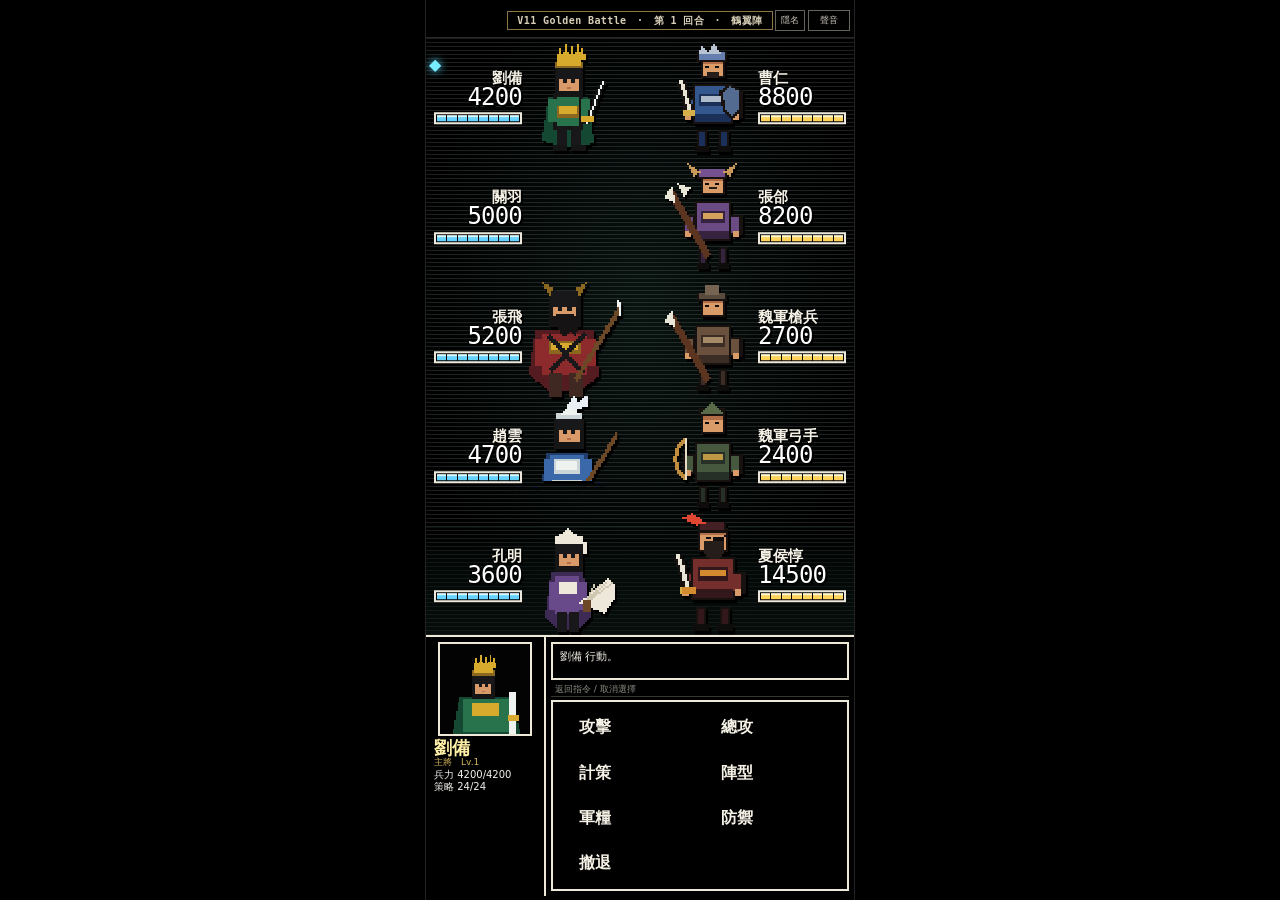
==== commit bb6a0c5a: "Bump Golden Battle to V11.5 Hero Identity Pass" ====
--- a/golden-v11.html
+++ b/golden-v11.html
@@ -1,3 +1,3 @@
-<!doctype html><html lang="zh-Hant"><head><meta charset="utf-8"><meta name="viewport" content="width=device-width,initial-scale=1,viewport-fit=cover,user-scalable=no"><meta name="theme-color" content="#000000"><title>V11.4 Golden Battle</title><link rel="stylesheet" href="styles/v110.css?v=11.4"><link rel="stylesheet" href="styles/v113-audio.css?v=11.4"></head><body>
+<!doctype html><html lang="zh-Hant"><head><meta charset="utf-8"><meta name="viewport" content="width=device-width,initial-scale=1,viewport-fit=cover,user-scalable=no"><meta name="theme-color" content="#000000"><title>V11.5 Golden Battle</title><link rel="stylesheet" href="styles/v110.css?v=11.5"><link rel="stylesheet" href="styles/v113-audio.css?v=11.5"></head><body>
 <section id="battle" class="v11-golden" tabindex="0"><div class="v11-topline"><div id="battleRound" class="battle-label"></div><div class="v11-tools"><button id="identityV11" aria-label="隱藏名字測試辨識度">隱名</button><button id="soundV11" aria-label="啟用聲音">聲音</button></div></div><div class="battle-stage"><div id="soundGateV11" class="sound-gate" role="button" tabindex="0" aria-label="點一下啟用 iPhone 聲音"><strong>🔊 點一下啟用聲音</strong><span id="soundGateText">iPhone Safari 需要一次觸碰才能開始 BGM</span></div><div id="allyList" class="battle-side allies"></div><div id="enemyList" class="battle-side enemies"></div></div><div class="battle-panel"><aside class="actor-panel"><div id="portrait" class="v11-portrait" role="img" aria-label="武將肖像"></div><div id="actorStats" class="stats"></div></aside><section class="commands"><div id="battleMsg" class="battle-msg"></div><button id="battleBack">返回指令 / 取消選擇</button><div id="skills" class="skills"></div><div id="cmds" class="cmd-grid"><button data-cmd="attack">攻擊</button><button data-cmd="rush">總攻</button><button data-cmd="tactic">計策</button><button data-cmd="formation">陣型</button><button data-cmd="item">軍糧</button><button data-cmd="defend">防禦</button><button data-cmd="flee">撤退</button></div></section></div></section>
-<script type="module" src="src/v11/goldenBattleV11.js?v=11.4"></script></body></html>
+<script type="module" src="src/v11/goldenBattleV11.js?v=11.5"></script></body></html>
--- a/styles/v110.css
+++ b/styles/v110.css
@@ -6,10 +6,10 @@
 .battle-side{position:absolute;top:0;bottom:0;width:50%;display:grid;grid-template-rows:repeat(5,1fr);z-index:2}.allies{left:0}.enemies{right:0}.v11-unit{position:relative;min-height:0;overflow:visible}.v11-info{position:absolute;top:50%;transform:translateY(-50%);display:flex;flex-direction:column;gap:0;z-index:5;text-shadow:2px 2px #000,-1px 0 #000,0 -1px #000}.ally .v11-info{left:5px;width:91px;align-items:flex-end;text-align:right}.enemy .v11-info{right:5px;width:91px;align-items:flex-start;text-align:left}.v11-info strong{font-size:15px;line-height:1;font-weight:900;white-space:nowrap}.v11-info small{font:500 24px/.98 ui-monospace,monospace;color:#fff;letter-spacing:-.8px}.identity-test .v11-info strong,.identity-test .actor-panel .stats b{visibility:hidden}
 .v11-troopbar{width:88px;height:12px;border:2px solid #ece8dd;background:#020202;padding:1px;display:grid;grid-template-columns:repeat(8,1fr);gap:1px;margin-top:3px;box-shadow:0 1px #000}.v11-troopbar i{display:block;background:#151515}.v11-troopbar i.on{box-shadow:inset 0 2px #ffffff82}.allybar i.on{background:linear-gradient(#b8efff 0 24%,var(--blue) 25% 100%)}.enemybar i.on{background:linear-gradient(#fff0a5 0 24%,var(--gold) 25% 100%)}
 .v11-sprite-window{position:absolute;top:50%;transform:translateY(-50%);overflow:hidden;z-index:4;filter:drop-shadow(2px 3px 0 #000);transform-origin:50% 70%}.hero-window{width:96px;height:112px}.enemy-window{width:96px;height:112px}.ally .hero-window{left:93px}.enemy .enemy-window{right:93px}.v11-sprite{background-repeat:no-repeat;image-rendering:pixelated;image-rendering:crisp-edges}.hero-sprite,.enemy-sprite{width:96px;height:112px}.mirror{transform:scaleX(-1)}
-.char-guanyu .v11-sprite-window{transform:translateY(-50%) scale(1.08)}.char-zhangfei .v11-sprite-window{transform:translateY(-50%) scale(1.1)}.char-zhaoyun .v11-sprite-window{transform:translateY(-50%) scale(1.04)}.char-kongming .v11-sprite-window{transform:translateY(-50%) scale(1.01)}.char-xiahoudun .v11-sprite-window{transform:translateY(-50%) scale(1.09)}
+.char-liubei .v11-sprite-window{transform:translateY(-50%) scale(1.03)}.char-guanyu .v11-sprite-window{transform:translateY(-50%) scale(1.11)}.char-zhangfei .v11-sprite-window{transform:translateY(-50%) scale(1.13)}.char-zhaoyun .v11-sprite-window{transform:translateY(-50%) scale(1.05)}.char-kongming .v11-sprite-window{transform:translateY(-50%) scale(1)}.char-xiahoudun .v11-sprite-window{transform:translateY(-50%) scale(1.09)}
 .v11-unit.active:before{content:'◆';position:absolute;left:3px;top:50%;transform:translateY(-43px);color:#78ecff;z-index:7;text-shadow:0 0 8px #56dfff}.v11-unit.target{background:linear-gradient(90deg,transparent,#ffffff08,transparent)}.v11-unit.target .v11-info strong:before{content:'▶ ';animation:blink .5s steps(1) infinite}.v11-unit.dead{opacity:.32;filter:grayscale(1)}@keyframes blink{50%{opacity:.15}}
 .pose-attack.ally .v11-sprite-window{animation:allyLunge .18s steps(2) 1}.pose-attack.enemy .v11-sprite-window{animation:enemyLunge .18s steps(2) 1}.pose-cast .v11-sprite-window{filter:drop-shadow(0 0 5px #69e9ff) drop-shadow(2px 3px 0 #000)}.pose-hurt .v11-sprite-window{animation:hurt .12s steps(2) 2}@keyframes allyLunge{50%{translate:9px 0}}@keyframes enemyLunge{50%{translate:-9px 0}}@keyframes hurt{50%{filter:brightness(2.3) drop-shadow(2px 3px 0 #000);translate:4px 0}}
-.battle-panel{display:grid;grid-template-columns:28% 72%;background:#000;min-height:0}.actor-panel{border-right:2px solid var(--line);padding:5px 4px;display:flex;flex-direction:column;align-items:center;gap:3px;overflow:hidden}.v11-portrait{width:94px;height:94px;border:2px solid var(--line);background:#030303 no-repeat;image-rendering:pixelated;flex:0 0 auto}.stats{width:100%;display:flex;flex-direction:column;gap:1px;font-size:10px;line-height:1.1;padding-left:4px}.stats b{font-size:18px;color:#fff0a6;line-height:1}.stats em{font-style:normal;color:#d2b45d;font-size:9px}.stats span{white-space:nowrap;color:#f2f2ed}
+.battle-panel{display:grid;grid-template-columns:28% 72%;background:#000;min-height:0}.actor-panel{border-right:2px solid var(--line);padding:5px 4px;display:flex;flex-direction:column;align-items:center;gap:3px;overflow:hidden}.v11-portrait{width:94px;height:94px;border:2px solid var(--line);background:#030303 no-repeat center;background-size:contain;image-rendering:pixelated;flex:0 0 auto}.stats{width:100%;display:flex;flex-direction:column;gap:1px;font-size:10px;line-height:1.1;padding-left:4px}.stats b{font-size:18px;color:#fff0a6;line-height:1}.stats em{font-style:normal;color:#d2b45d;font-size:9px}.stats span{white-space:nowrap;color:#f2f2ed}
 .commands{display:grid;grid-template-rows:38px 14px 1fr;gap:3px;padding:5px;min-height:0}.battle-msg{border:2px solid var(--line);padding:5px 7px;font-size:11px;overflow:hidden;background:#000}.commands #battleBack{border:0;border-bottom:1px solid #373632;background:#000;color:var(--dim);text-align:left;padding:0 4px;font-size:9px}.cmd-grid,.skills{border:2px solid var(--line);display:grid;grid-template-columns:1fr 1fr;grid-auto-rows:1fr;padding:3px 5px;background:#000;min-height:0}.skills:not(.open),.cmd-grid.hidden{display:none}.cmd-grid button,.skills button{position:relative;border:0;background:#000;text-align:left;padding:2px 2px 2px 21px;font-size:16px;font-weight:850;border-radius:0}.cmd-grid button:focus,.skills button:focus{outline:0;background:#ffffff05}.cmd-grid button:focus:before,.cmd-grid button:hover:before,.skills button:focus:before{content:'▶';position:absolute;left:5px;top:50%;transform:translateY(-50%);color:#fff}.skills button strong{font-size:14px}.skills button small{display:block;color:#aaa;font-size:8px}.combat-fx{position:absolute;z-index:20;font:900 18px/1 ui-monospace,monospace;color:#fff;text-shadow:2px 2px #000;pointer-events:none;animation:fx .5s steps(5) forwards}@keyframes fx{0%{transform:translateY(4px);opacity:0}18%{opacity:1}100%{transform:translateY(-24px);opacity:0}}.impact .v11-sprite-window{animation:hurt .12s steps(2) 2}
-@media(max-width:365px){.ally .hero-window{left:86px}.enemy .enemy-window{right:86px}.v11-info strong{font-size:14px}.v11-info small{font-size:22px}.v11-troopbar{width:81px}.v11-portrait{width:82px;height:82px;background-size:410px 82px!important}.stats{font-size:8px}.stats b{font-size:16px}.cmd-grid button,.skills button{font-size:15px;padding-left:18px}}
+@media(max-width:365px){.ally .hero-window{left:86px}.enemy .enemy-window{right:86px}.v11-info strong{font-size:14px}.v11-info small{font-size:22px}.v11-troopbar{width:81px}.v11-portrait{width:82px;height:82px;background-size:contain!important;background-position:center!important}.stats{font-size:8px}.stats b{font-size:16px}.cmd-grid button,.skills button{font-size:15px;padding-left:18px}}
 @media(min-width:600px){#battle.v11-golden{left:50%;right:auto;width:430px;transform:translateX(-50%);border-left:1px solid #222;border-right:1px solid #222}}
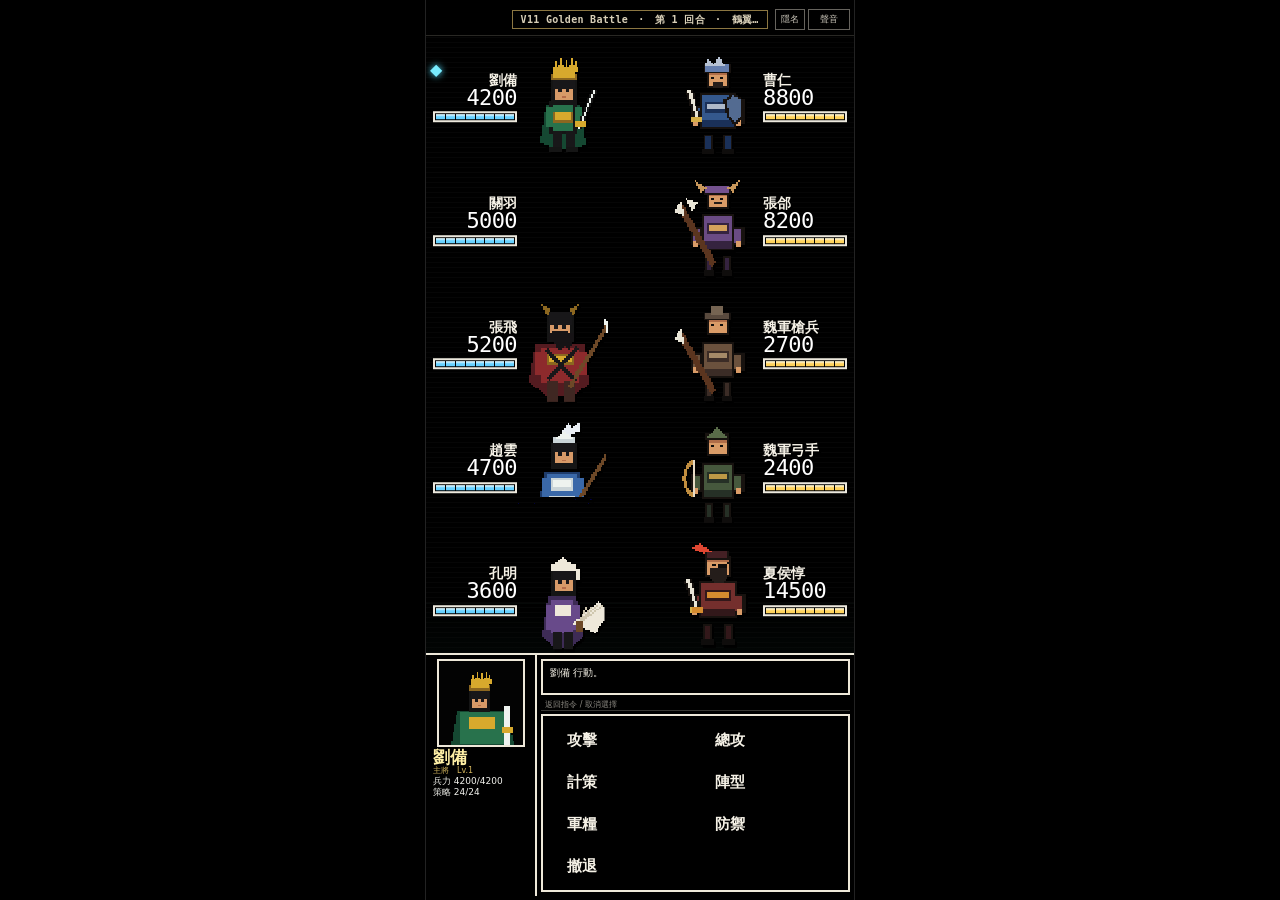
==== commit 84510804: "Bump Golden Battle to V11.6 composition pass" ====
--- a/golden-v11.html
+++ b/golden-v11.html
@@ -1,3 +1,3 @@
-<!doctype html><html lang="zh-Hant"><head><meta charset="utf-8"><meta name="viewport" content="width=device-width,initial-scale=1,viewport-fit=cover,user-scalable=no"><meta name="theme-color" content="#000000"><title>V11.5 Golden Battle</title><link rel="stylesheet" href="styles/v110.css?v=11.5"><link rel="stylesheet" href="styles/v113-audio.css?v=11.5"></head><body>
+<!doctype html><html lang="zh-Hant"><head><meta charset="utf-8"><meta name="viewport" content="width=device-width,initial-scale=1,viewport-fit=cover,user-scalable=no"><meta name="theme-color" content="#000000"><title>V11.6 Golden Battle</title><link rel="stylesheet" href="styles/v110.css?v=11.6"><link rel="stylesheet" href="styles/v113-audio.css?v=11.6"></head><body>
 <section id="battle" class="v11-golden" tabindex="0"><div class="v11-topline"><div id="battleRound" class="battle-label"></div><div class="v11-tools"><button id="identityV11" aria-label="隱藏名字測試辨識度">隱名</button><button id="soundV11" aria-label="啟用聲音">聲音</button></div></div><div class="battle-stage"><div id="soundGateV11" class="sound-gate" role="button" tabindex="0" aria-label="點一下啟用 iPhone 聲音"><strong>🔊 點一下啟用聲音</strong><span id="soundGateText">iPhone Safari 需要一次觸碰才能開始 BGM</span></div><div id="allyList" class="battle-side allies"></div><div id="enemyList" class="battle-side enemies"></div></div><div class="battle-panel"><aside class="actor-panel"><div id="portrait" class="v11-portrait" role="img" aria-label="武將肖像"></div><div id="actorStats" class="stats"></div></aside><section class="commands"><div id="battleMsg" class="battle-msg"></div><button id="battleBack">返回指令 / 取消選擇</button><div id="skills" class="skills"></div><div id="cmds" class="cmd-grid"><button data-cmd="attack">攻擊</button><button data-cmd="rush">總攻</button><button data-cmd="tactic">計策</button><button data-cmd="formation">陣型</button><button data-cmd="item">軍糧</button><button data-cmd="defend">防禦</button><button data-cmd="flee">撤退</button></div></section></div></section>
-<script type="module" src="src/v11/goldenBattleV11.js?v=11.5"></script></body></html>
+<script type="module" src="src/v11/goldenBattleV11.js?v=11.6"></script></body></html>
--- a/styles/v110.css
+++ b/styles/v110.css
@@ -1,15 +1,15 @@
 :root{--paper:#f5f1e6;--blue:#67d1ff;--gold:#ffd35c;--line:#eee8d9;--dim:#8d8a83}
 *{box-sizing:border-box}html,body{margin:0;width:100%;height:100%;background:#000;color:var(--paper);overflow:hidden;font-family:"PingFang TC","Noto Sans TC",system-ui,sans-serif}button{font:inherit;color:inherit;-webkit-tap-highlight-color:transparent}
-#battle.v11-golden{position:fixed;inset:0;background:#000;display:grid;grid-template-rows:34px minmax(0,1fr) 29%;padding-top:max(env(safe-area-inset-top),4px);padding-bottom:max(env(safe-area-inset-bottom),4px);overflow:hidden}
-.v11-topline{display:flex;align-items:center;justify-content:center;position:relative;border-bottom:1px solid #292824;background:#000;z-index:12}.battle-label{max-width:72%;border:1px solid #8c7742;padding:3px 9px;color:#d8cfb8;font:600 10px/1.15 ui-monospace,monospace;letter-spacing:.4px;white-space:nowrap;overflow:hidden;text-overflow:ellipsis}.v11-tools{position:absolute;right:4px;display:flex;gap:3px}.v11-tools button{border:1px solid #66635d;background:#000;color:#c9c4b8;padding:3px 5px;border-radius:0;font-size:9px}
-.battle-stage{position:relative;overflow:hidden;border-bottom:2px solid var(--line);background:radial-gradient(ellipse at 50% 46%,#08130f 0,#030807 42%,#000 76%)}.battle-stage:before{content:"";position:absolute;inset:0;opacity:.12;background:repeating-linear-gradient(0deg,#fff 0 1px,transparent 1px 4px);pointer-events:none;z-index:1}.battle-stage:after{content:"";position:absolute;left:0;right:0;bottom:0;height:18%;background:linear-gradient(transparent,#06100d 35%,#0c1813);opacity:.55;border-top:1px solid #13251d;pointer-events:none;z-index:1}
-.battle-side{position:absolute;top:0;bottom:0;width:50%;display:grid;grid-template-rows:repeat(5,1fr);z-index:2}.allies{left:0}.enemies{right:0}.v11-unit{position:relative;min-height:0;overflow:visible}.v11-info{position:absolute;top:50%;transform:translateY(-50%);display:flex;flex-direction:column;gap:0;z-index:5;text-shadow:2px 2px #000,-1px 0 #000,0 -1px #000}.ally .v11-info{left:5px;width:91px;align-items:flex-end;text-align:right}.enemy .v11-info{right:5px;width:91px;align-items:flex-start;text-align:left}.v11-info strong{font-size:15px;line-height:1;font-weight:900;white-space:nowrap}.v11-info small{font:500 24px/.98 ui-monospace,monospace;color:#fff;letter-spacing:-.8px}.identity-test .v11-info strong,.identity-test .actor-panel .stats b{visibility:hidden}
-.v11-troopbar{width:88px;height:12px;border:2px solid #ece8dd;background:#020202;padding:1px;display:grid;grid-template-columns:repeat(8,1fr);gap:1px;margin-top:3px;box-shadow:0 1px #000}.v11-troopbar i{display:block;background:#151515}.v11-troopbar i.on{box-shadow:inset 0 2px #ffffff82}.allybar i.on{background:linear-gradient(#b8efff 0 24%,var(--blue) 25% 100%)}.enemybar i.on{background:linear-gradient(#fff0a5 0 24%,var(--gold) 25% 100%)}
-.v11-sprite-window{position:absolute;top:50%;transform:translateY(-50%);overflow:hidden;z-index:4;filter:drop-shadow(2px 3px 0 #000);transform-origin:50% 70%}.hero-window{width:96px;height:112px}.enemy-window{width:96px;height:112px}.ally .hero-window{left:93px}.enemy .enemy-window{right:93px}.v11-sprite{background-repeat:no-repeat;image-rendering:pixelated;image-rendering:crisp-edges}.hero-sprite,.enemy-sprite{width:96px;height:112px}.mirror{transform:scaleX(-1)}
-.char-liubei .v11-sprite-window{transform:translateY(-50%) scale(1.03)}.char-guanyu .v11-sprite-window{transform:translateY(-50%) scale(1.11)}.char-zhangfei .v11-sprite-window{transform:translateY(-50%) scale(1.13)}.char-zhaoyun .v11-sprite-window{transform:translateY(-50%) scale(1.05)}.char-kongming .v11-sprite-window{transform:translateY(-50%) scale(1)}.char-xiahoudun .v11-sprite-window{transform:translateY(-50%) scale(1.09)}
-.v11-unit.active:before{content:'◆';position:absolute;left:3px;top:50%;transform:translateY(-43px);color:#78ecff;z-index:7;text-shadow:0 0 8px #56dfff}.v11-unit.target{background:linear-gradient(90deg,transparent,#ffffff08,transparent)}.v11-unit.target .v11-info strong:before{content:'▶ ';animation:blink .5s steps(1) infinite}.v11-unit.dead{opacity:.32;filter:grayscale(1)}@keyframes blink{50%{opacity:.15}}
-.pose-attack.ally .v11-sprite-window{animation:allyLunge .18s steps(2) 1}.pose-attack.enemy .v11-sprite-window{animation:enemyLunge .18s steps(2) 1}.pose-cast .v11-sprite-window{filter:drop-shadow(0 0 5px #69e9ff) drop-shadow(2px 3px 0 #000)}.pose-hurt .v11-sprite-window{animation:hurt .12s steps(2) 2}@keyframes allyLunge{50%{translate:9px 0}}@keyframes enemyLunge{50%{translate:-9px 0}}@keyframes hurt{50%{filter:brightness(2.3) drop-shadow(2px 3px 0 #000);translate:4px 0}}
-.battle-panel{display:grid;grid-template-columns:28% 72%;background:#000;min-height:0}.actor-panel{border-right:2px solid var(--line);padding:5px 4px;display:flex;flex-direction:column;align-items:center;gap:3px;overflow:hidden}.v11-portrait{width:94px;height:94px;border:2px solid var(--line);background:#030303 no-repeat center;background-size:contain;image-rendering:pixelated;flex:0 0 auto}.stats{width:100%;display:flex;flex-direction:column;gap:1px;font-size:10px;line-height:1.1;padding-left:4px}.stats b{font-size:18px;color:#fff0a6;line-height:1}.stats em{font-style:normal;color:#d2b45d;font-size:9px}.stats span{white-space:nowrap;color:#f2f2ed}
-.commands{display:grid;grid-template-rows:38px 14px 1fr;gap:3px;padding:5px;min-height:0}.battle-msg{border:2px solid var(--line);padding:5px 7px;font-size:11px;overflow:hidden;background:#000}.commands #battleBack{border:0;border-bottom:1px solid #373632;background:#000;color:var(--dim);text-align:left;padding:0 4px;font-size:9px}.cmd-grid,.skills{border:2px solid var(--line);display:grid;grid-template-columns:1fr 1fr;grid-auto-rows:1fr;padding:3px 5px;background:#000;min-height:0}.skills:not(.open),.cmd-grid.hidden{display:none}.cmd-grid button,.skills button{position:relative;border:0;background:#000;text-align:left;padding:2px 2px 2px 21px;font-size:16px;font-weight:850;border-radius:0}.cmd-grid button:focus,.skills button:focus{outline:0;background:#ffffff05}.cmd-grid button:focus:before,.cmd-grid button:hover:before,.skills button:focus:before{content:'▶';position:absolute;left:5px;top:50%;transform:translateY(-50%);color:#fff}.skills button strong{font-size:14px}.skills button small{display:block;color:#aaa;font-size:8px}.combat-fx{position:absolute;z-index:20;font:900 18px/1 ui-monospace,monospace;color:#fff;text-shadow:2px 2px #000;pointer-events:none;animation:fx .5s steps(5) forwards}@keyframes fx{0%{transform:translateY(4px);opacity:0}18%{opacity:1}100%{transform:translateY(-24px);opacity:0}}.impact .v11-sprite-window{animation:hurt .12s steps(2) 2}
-@media(max-width:365px){.ally .hero-window{left:86px}.enemy .enemy-window{right:86px}.v11-info strong{font-size:14px}.v11-info small{font-size:22px}.v11-troopbar{width:81px}.v11-portrait{width:82px;height:82px;background-size:contain!important;background-position:center!important}.stats{font-size:8px}.stats b{font-size:16px}.cmd-grid button,.skills button{font-size:15px;padding-left:18px}}
+#battle.v11-golden{position:fixed;inset:0;background:#000;display:grid;grid-template-rows:32px minmax(0,1fr) 27%;padding-top:max(env(safe-area-inset-top),4px);padding-bottom:max(env(safe-area-inset-bottom),4px);overflow:hidden}
+.v11-topline{display:flex;align-items:center;justify-content:center;position:relative;border-bottom:1px solid #292824;background:#000;z-index:12}.battle-label{max-width:60%;border:1px solid #8c7742;padding:3px 8px;color:#d8cfb8;font:600 10px/1.15 ui-monospace,monospace;letter-spacing:.3px;white-space:nowrap;overflow:hidden;text-overflow:ellipsis}.v11-tools{position:absolute;right:4px;display:flex;gap:3px}.v11-tools button{border:1px solid #66635d;background:#000;color:#c9c4b8;padding:3px 5px;border-radius:0;font-size:9px}
+.battle-stage{position:relative;overflow:hidden;border-bottom:2px solid var(--line);background:#000}.battle-stage:before{content:"";position:absolute;inset:0;opacity:.025;background:repeating-linear-gradient(0deg,#fff 0 1px,transparent 1px 5px);pointer-events:none;z-index:1}.battle-stage:after{content:"";position:absolute;left:0;right:0;bottom:0;height:8%;background:linear-gradient(transparent,#07100d);opacity:.34;border-top:1px solid #101a16;pointer-events:none;z-index:1}
+.battle-side{position:absolute;top:0;bottom:0;width:50%;display:grid;grid-template-rows:repeat(5,minmax(0,1fr));z-index:2}.allies{left:0}.enemies{right:0}.v11-unit{position:relative;min-height:0;overflow:visible}.v11-info{position:absolute;top:50%;transform:translateY(-50%);display:flex;flex-direction:column;gap:0;z-index:5;text-shadow:2px 2px #000,-1px 0 #000,0 -1px #000}.ally .v11-info{left:5px;width:86px;align-items:flex-end;text-align:right}.enemy .v11-info{right:5px;width:86px;align-items:flex-start;text-align:left}.v11-info strong{font-size:14px;line-height:1;font-weight:900;white-space:nowrap}.v11-info small{font:500 22px/.98 ui-monospace,monospace;color:#fff;letter-spacing:-.6px}.identity-test .v11-info strong,.identity-test .actor-panel .stats b{visibility:hidden}
+.v11-troopbar{width:84px;height:11px;border:2px solid #ece8dd;background:#020202;padding:1px;display:grid;grid-template-columns:repeat(8,1fr);gap:1px;margin-top:3px;box-shadow:0 1px #000}.v11-troopbar i{display:block;background:#151515}.v11-troopbar i.on{box-shadow:inset 0 2px #ffffff82}.allybar i.on{background:linear-gradient(#b8efff 0 24%,var(--blue) 25% 100%)}.enemybar i.on{background:linear-gradient(#fff0a5 0 24%,var(--gold) 25% 100%)}
+.v11-sprite-window{position:absolute;top:50%;transform:translateY(-50%);overflow:hidden;z-index:4;filter:drop-shadow(2px 3px 0 #000);transform-origin:50% 70%;scale:.90}.hero-window{width:96px;height:112px}.enemy-window{width:96px;height:112px}.ally .hero-window{left:88px}.enemy .enemy-window{right:88px}.v11-sprite{background-repeat:no-repeat;image-rendering:pixelated;image-rendering:crisp-edges}.hero-sprite,.enemy-sprite{width:96px;height:112px}.mirror{transform:scaleX(-1)}
+.char-liubei .v11-sprite-window{scale:.91}.char-guanyu .v11-sprite-window{scale:.94}.char-zhangfei .v11-sprite-window{scale:.96}.char-zhaoyun .v11-sprite-window{scale:.92}.char-kongming .v11-sprite-window{scale:.89}.char-xiahoudun .v11-sprite-window{scale:.94}
+.v11-unit.active:before{content:'◆';position:absolute;left:4px;top:50%;transform:translateY(-38px);color:#78ecff;z-index:7;text-shadow:0 0 7px #56dfff}.v11-unit.target{background:linear-gradient(90deg,transparent,#ffffff06,transparent)}.v11-unit.target .v11-info strong:before{content:'▶ ';animation:blink .5s steps(1) infinite}.v11-unit.dead{opacity:.30;filter:grayscale(1)}@keyframes blink{50%{opacity:.15}}
+.pose-attack.ally .v11-sprite-window{animation:allyLunge .18s steps(2) 1}.pose-attack.enemy .v11-sprite-window{animation:enemyLunge .18s steps(2) 1}.pose-cast .v11-sprite-window{filter:drop-shadow(0 0 5px #69e9ff) drop-shadow(2px 3px 0 #000)}.pose-hurt .v11-sprite-window{animation:hurt .12s steps(2) 2}@keyframes allyLunge{50%{translate:8px 0}}@keyframes enemyLunge{50%{translate:-8px 0}}@keyframes hurt{50%{filter:brightness(2.3) drop-shadow(2px 3px 0 #000);translate:4px 0}}
+.battle-panel{display:grid;grid-template-columns:26% 74%;background:#000;min-height:0}.actor-panel{border-right:2px solid var(--line);padding:4px 3px;display:flex;flex-direction:column;align-items:center;gap:2px;overflow:hidden}.v11-portrait{width:88px;height:88px;border:2px solid var(--line);background:#030303 no-repeat center/contain;image-rendering:pixelated;flex:0 0 auto}.stats{width:100%;display:flex;flex-direction:column;gap:1px;font-size:9px;line-height:1.08;padding-left:4px}.stats b{font-size:17px;color:#fff0a6;line-height:1}.stats em{font-style:normal;color:#d2b45d;font-size:8px}.stats span{white-space:nowrap;color:#f2f2ed}
+.commands{display:grid;grid-template-rows:36px 13px 1fr;gap:3px;padding:4px;min-height:0}.battle-msg{border:2px solid var(--line);padding:5px 7px;font-size:10px;overflow:hidden;background:#000}.commands #battleBack{border:0;border-bottom:1px solid #373632;background:#000;color:var(--dim);text-align:left;padding:0 4px;font-size:8px}.cmd-grid,.skills{border:2px solid var(--line);display:grid;grid-template-columns:1fr 1fr;grid-auto-rows:1fr;padding:3px 5px;background:#000;min-height:0}.skills:not(.open),.cmd-grid.hidden{display:none}.cmd-grid button,.skills button{position:relative;border:0;background:#000;text-align:left;padding:2px 2px 2px 19px;font-size:15px;font-weight:850;border-radius:0}.cmd-grid button:focus,.skills button:focus{outline:0;background:#ffffff05}.cmd-grid button:focus:before,.cmd-grid button:hover:before,.skills button:focus:before{content:'▶';position:absolute;left:5px;top:50%;transform:translateY(-50%);color:#fff}.skills button strong{font-size:13px}.skills button small{display:block;color:#aaa;font-size:8px}.combat-fx{position:absolute;z-index:20;font:900 18px/1 ui-monospace,monospace;color:#fff;text-shadow:2px 2px #000;pointer-events:none;animation:fx .5s steps(5) forwards}@keyframes fx{0%{transform:translateY(4px);opacity:0}18%{opacity:1}100%{transform:translateY(-24px);opacity:0}}.impact .v11-sprite-window{animation:hurt .12s steps(2) 2}
+@media(max-width:365px){.ally .hero-window{left:82px}.enemy .enemy-window{right:82px}.v11-info strong{font-size:13px}.v11-info small{font-size:20px}.v11-troopbar{width:78px}.v11-sprite-window{scale:.84}.v11-portrait{width:78px;height:78px}.stats{font-size:8px}.stats b{font-size:15px}.cmd-grid button,.skills button{font-size:14px;padding-left:17px}}
 @media(min-width:600px){#battle.v11-golden{left:50%;right:auto;width:430px;transform:translateX(-50%);border-left:1px solid #222;border-right:1px solid #222}}
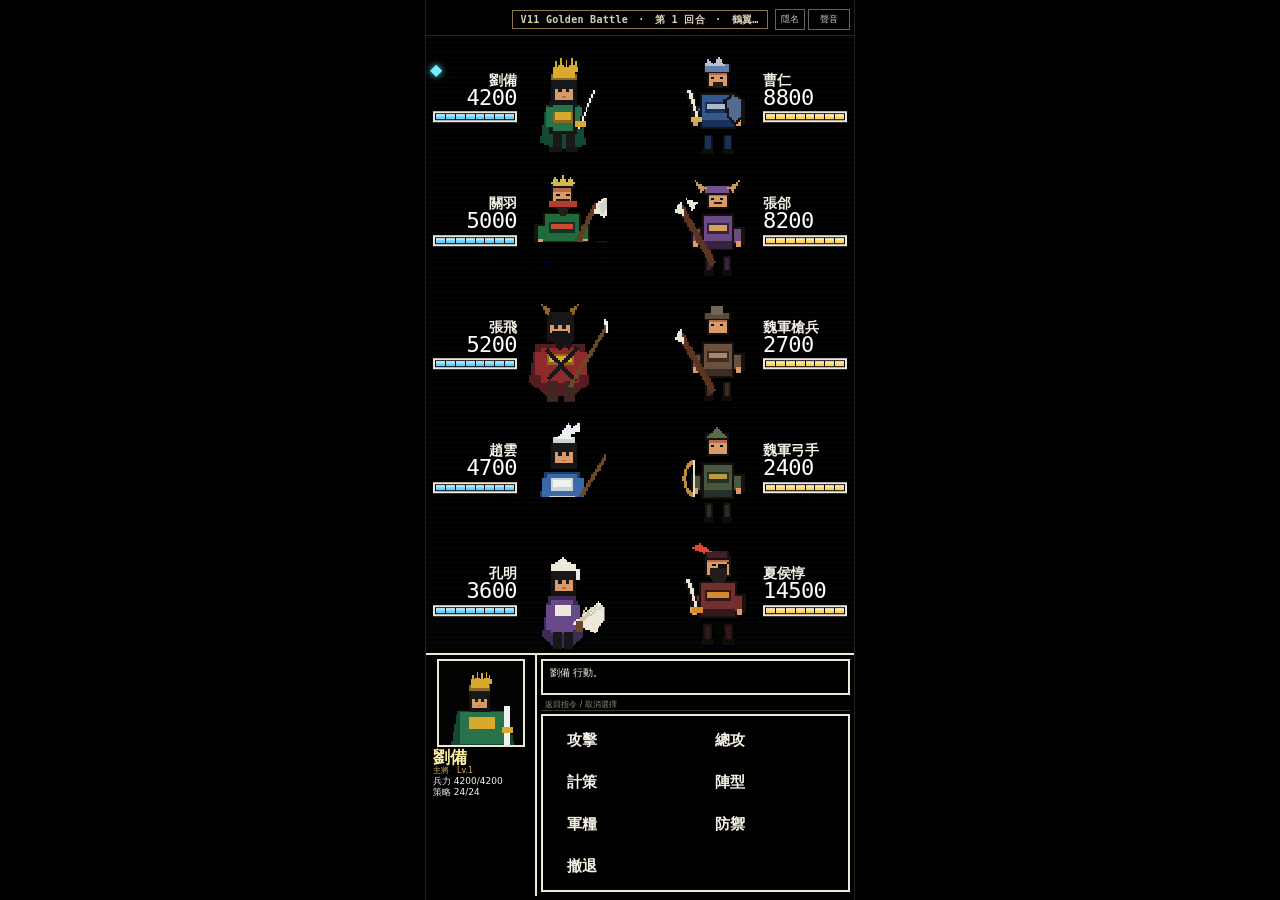
==== commit e811f152: "Bump V11.6.1 cache after Guan Yu sprite hotfix" ====
--- a/golden-v11.html
+++ b/golden-v11.html
@@ -1,3 +1,3 @@
-<!doctype html><html lang="zh-Hant"><head><meta charset="utf-8"><meta name="viewport" content="width=device-width,initial-scale=1,viewport-fit=cover,user-scalable=no"><meta name="theme-color" content="#000000"><title>V11.6 Golden Battle</title><link rel="stylesheet" href="styles/v110.css?v=11.6"><link rel="stylesheet" href="styles/v113-audio.css?v=11.6"></head><body>
+<!doctype html><html lang="zh-Hant"><head><meta charset="utf-8"><meta name="viewport" content="width=device-width,initial-scale=1,viewport-fit=cover,user-scalable=no"><meta name="theme-color" content="#000000"><title>V11.6.1 Golden Battle</title><link rel="stylesheet" href="styles/v110.css?v=11.6.1"><link rel="stylesheet" href="styles/v113-audio.css?v=11.6.1"></head><body>
 <section id="battle" class="v11-golden" tabindex="0"><div class="v11-topline"><div id="battleRound" class="battle-label"></div><div class="v11-tools"><button id="identityV11" aria-label="隱藏名字測試辨識度">隱名</button><button id="soundV11" aria-label="啟用聲音">聲音</button></div></div><div class="battle-stage"><div id="soundGateV11" class="sound-gate" role="button" tabindex="0" aria-label="點一下啟用 iPhone 聲音"><strong>🔊 點一下啟用聲音</strong><span id="soundGateText">iPhone Safari 需要一次觸碰才能開始 BGM</span></div><div id="allyList" class="battle-side allies"></div><div id="enemyList" class="battle-side enemies"></div></div><div class="battle-panel"><aside class="actor-panel"><div id="portrait" class="v11-portrait" role="img" aria-label="武將肖像"></div><div id="actorStats" class="stats"></div></aside><section class="commands"><div id="battleMsg" class="battle-msg"></div><button id="battleBack">返回指令 / 取消選擇</button><div id="skills" class="skills"></div><div id="cmds" class="cmd-grid"><button data-cmd="attack">攻擊</button><button data-cmd="rush">總攻</button><button data-cmd="tactic">計策</button><button data-cmd="formation">陣型</button><button data-cmd="item">軍糧</button><button data-cmd="defend">防禦</button><button data-cmd="flee">撤退</button></div></section></div></section>
-<script type="module" src="src/v11/goldenBattleV11.js?v=11.6"></script></body></html>
+<script type="module" src="src/v11/goldenBattleV11.js?v=11.6.1"></script></body></html>
